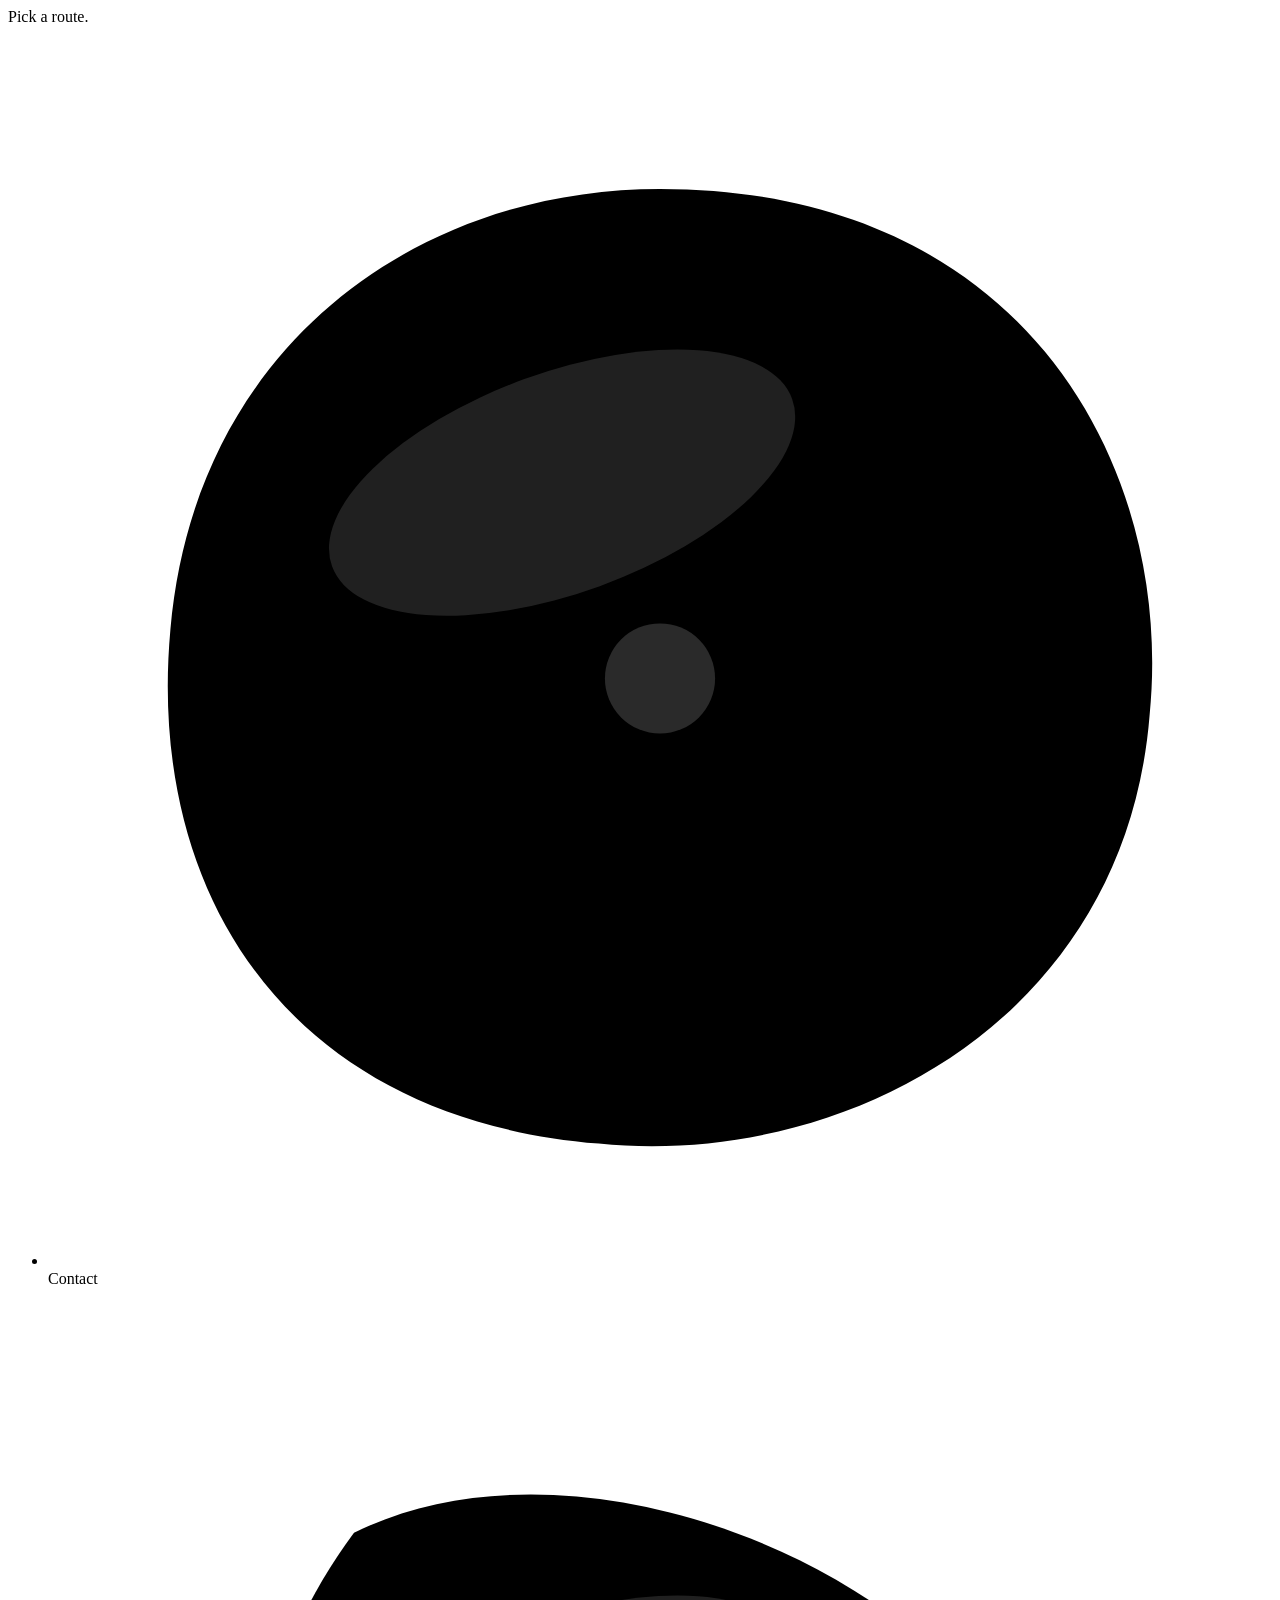
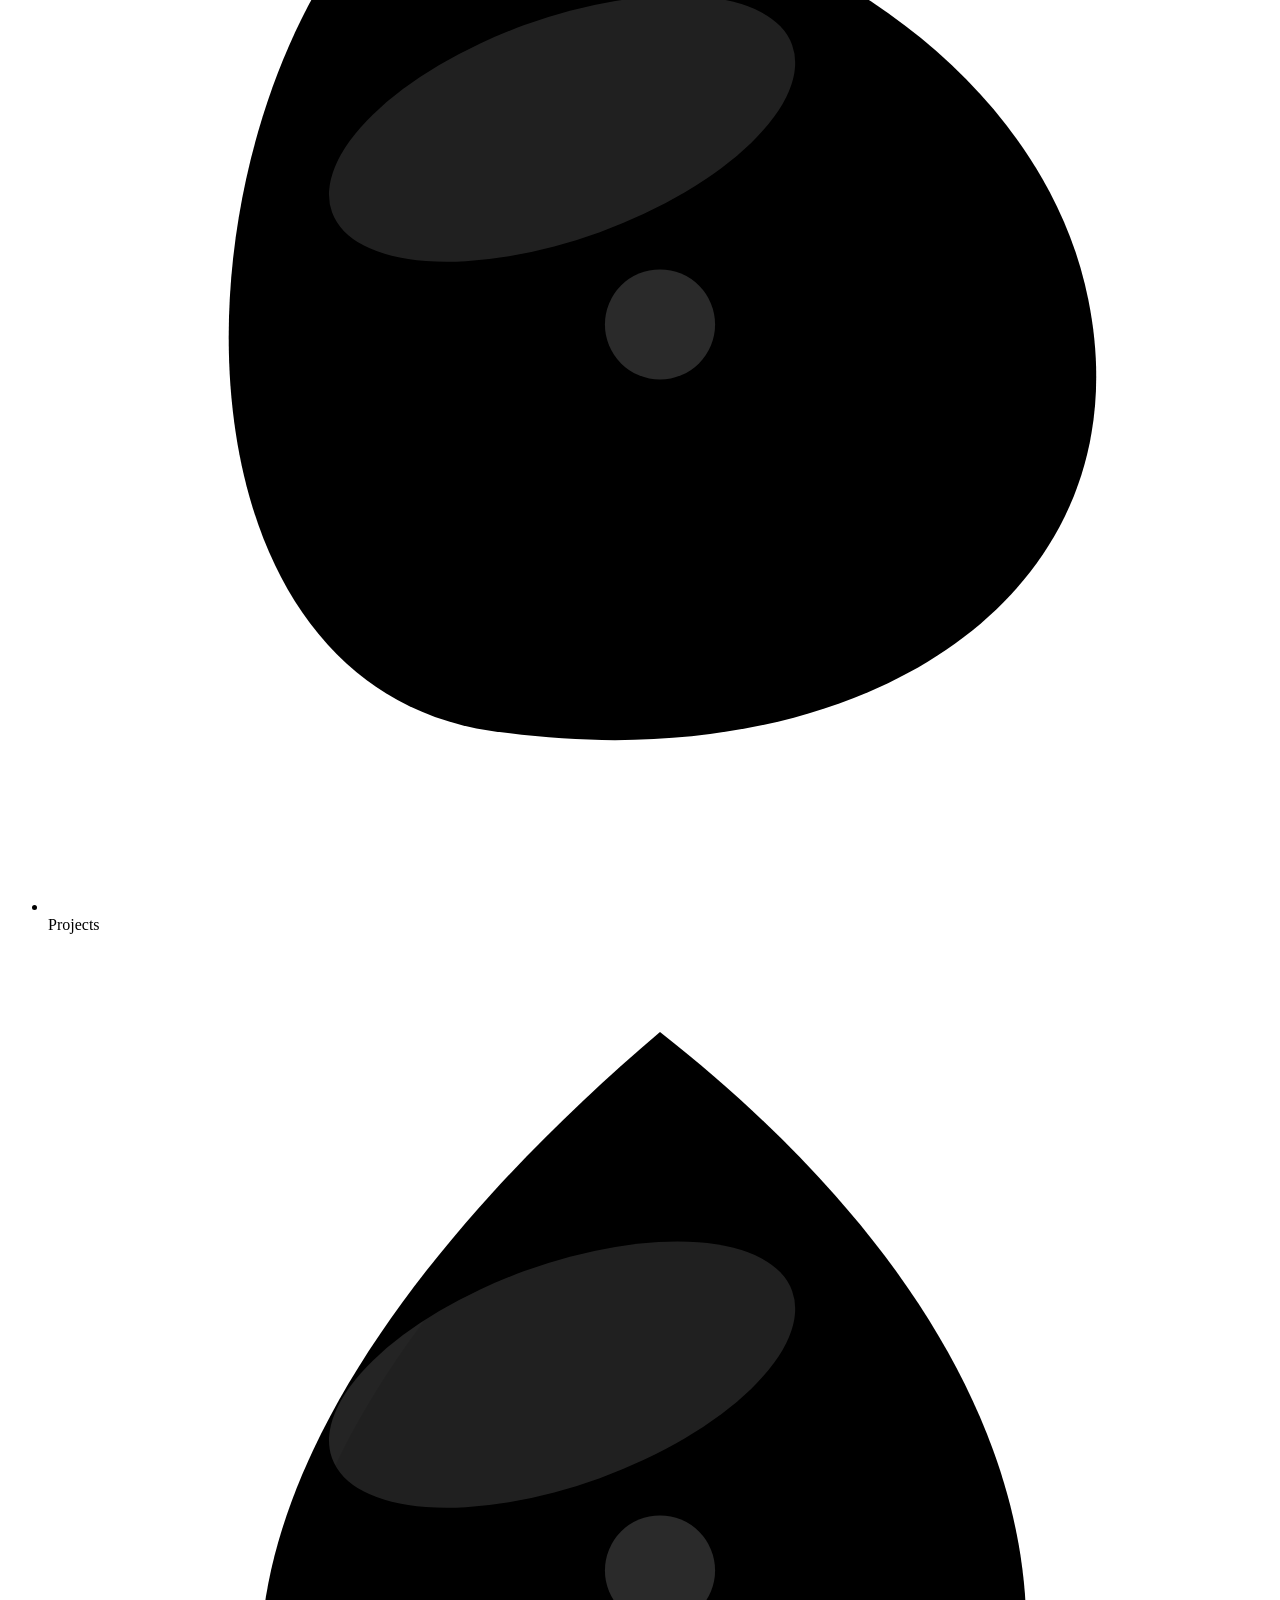
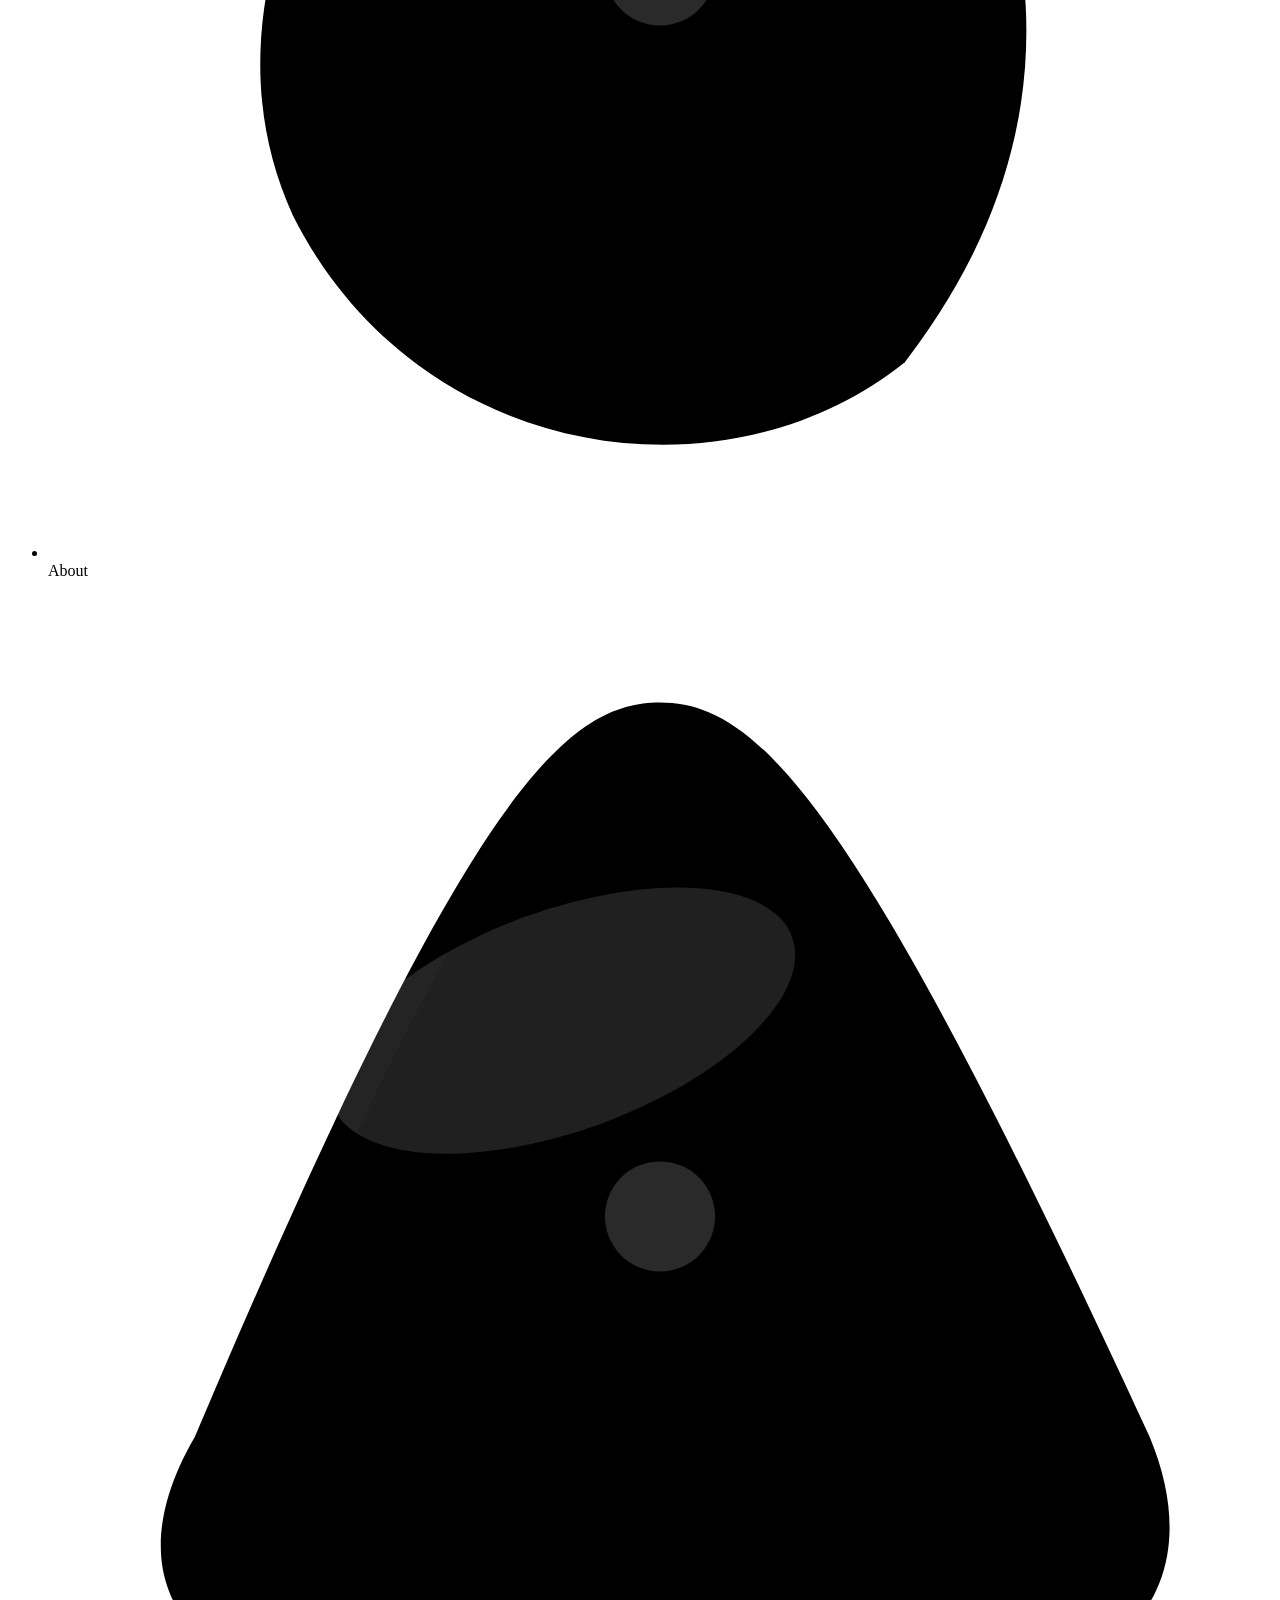
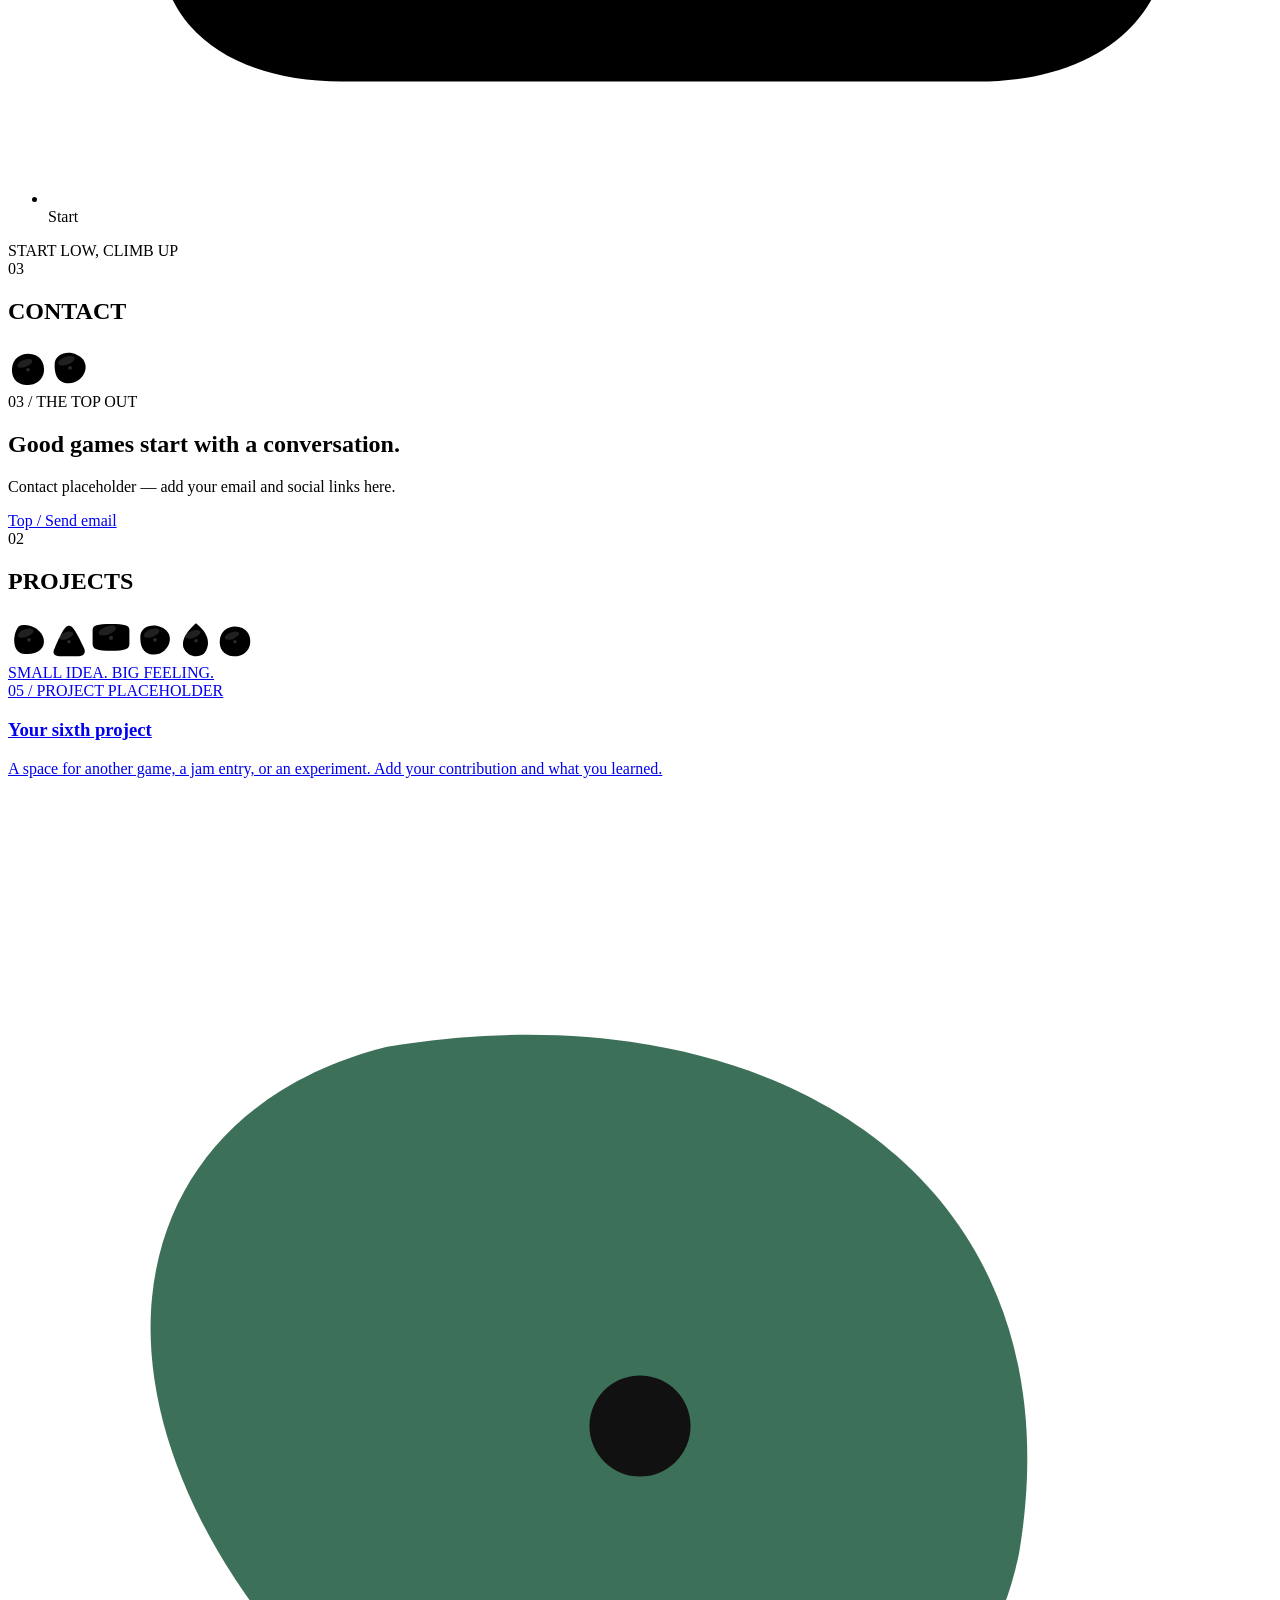
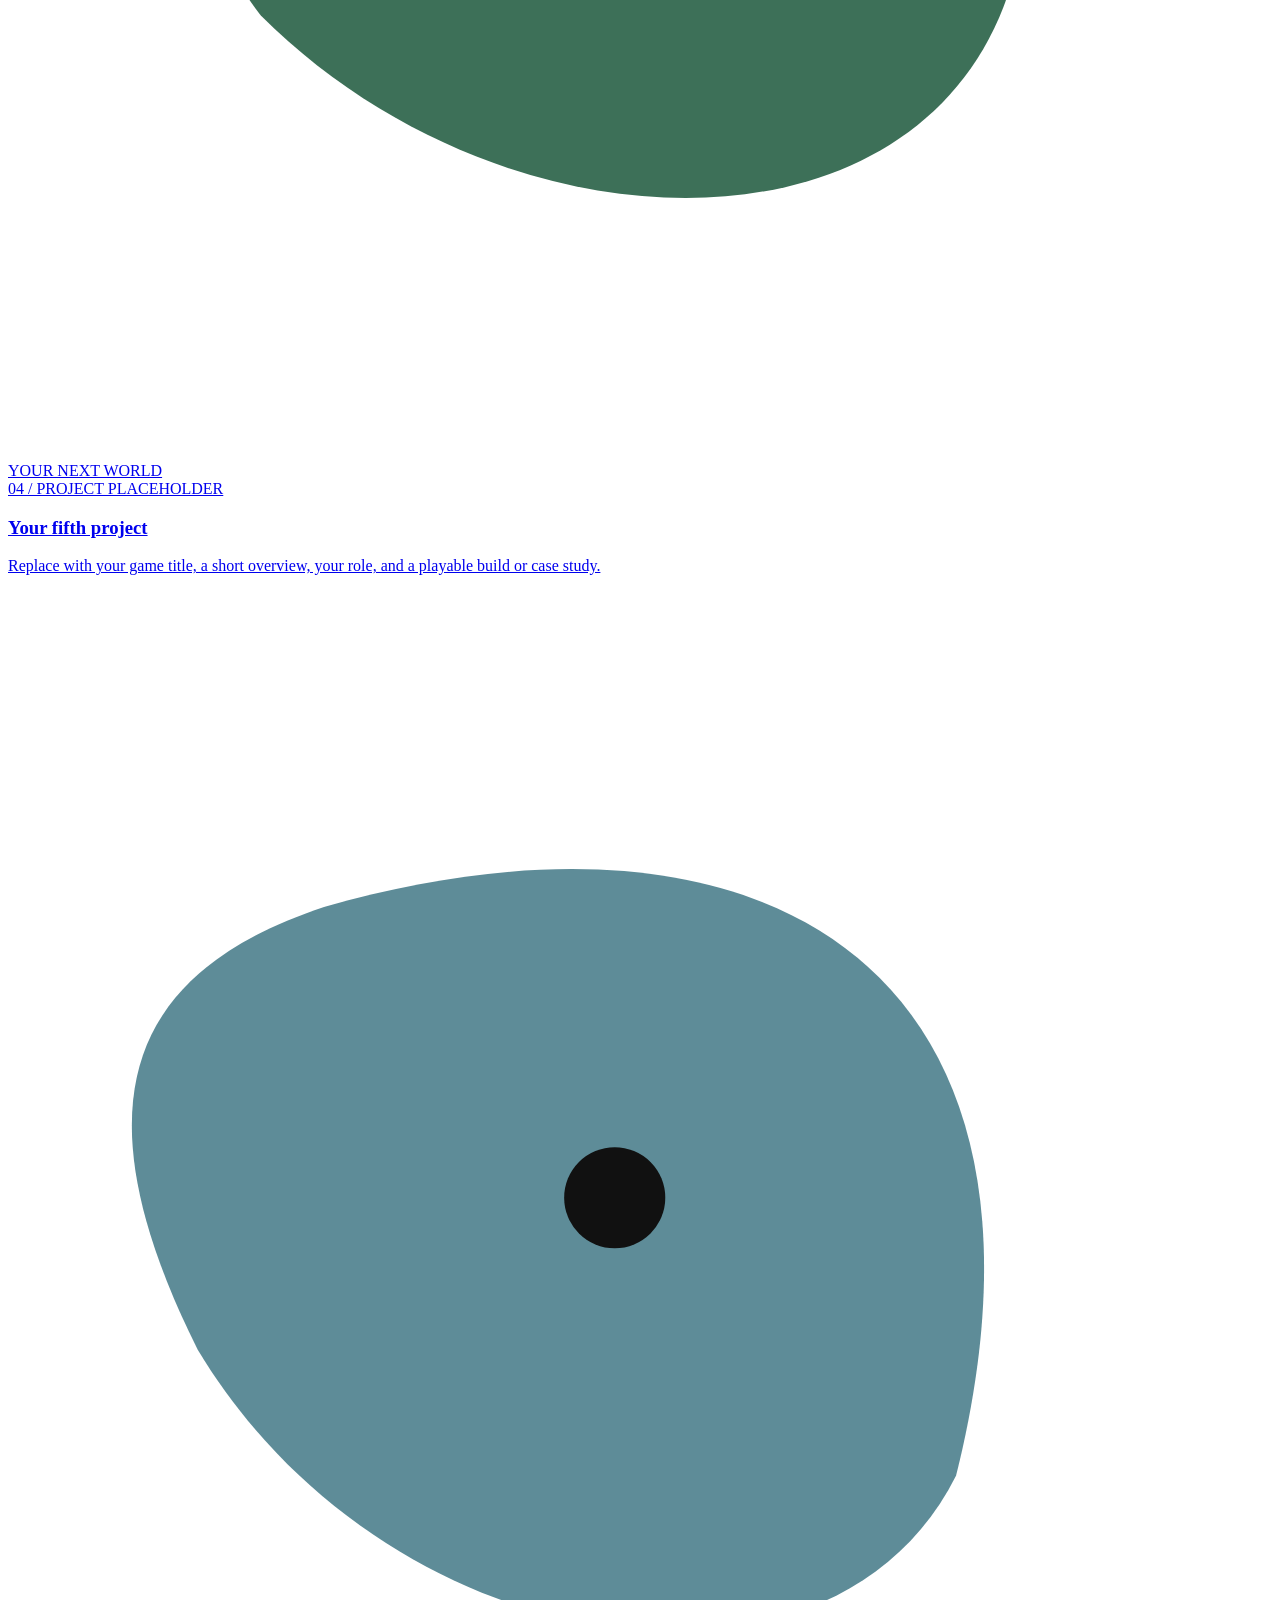
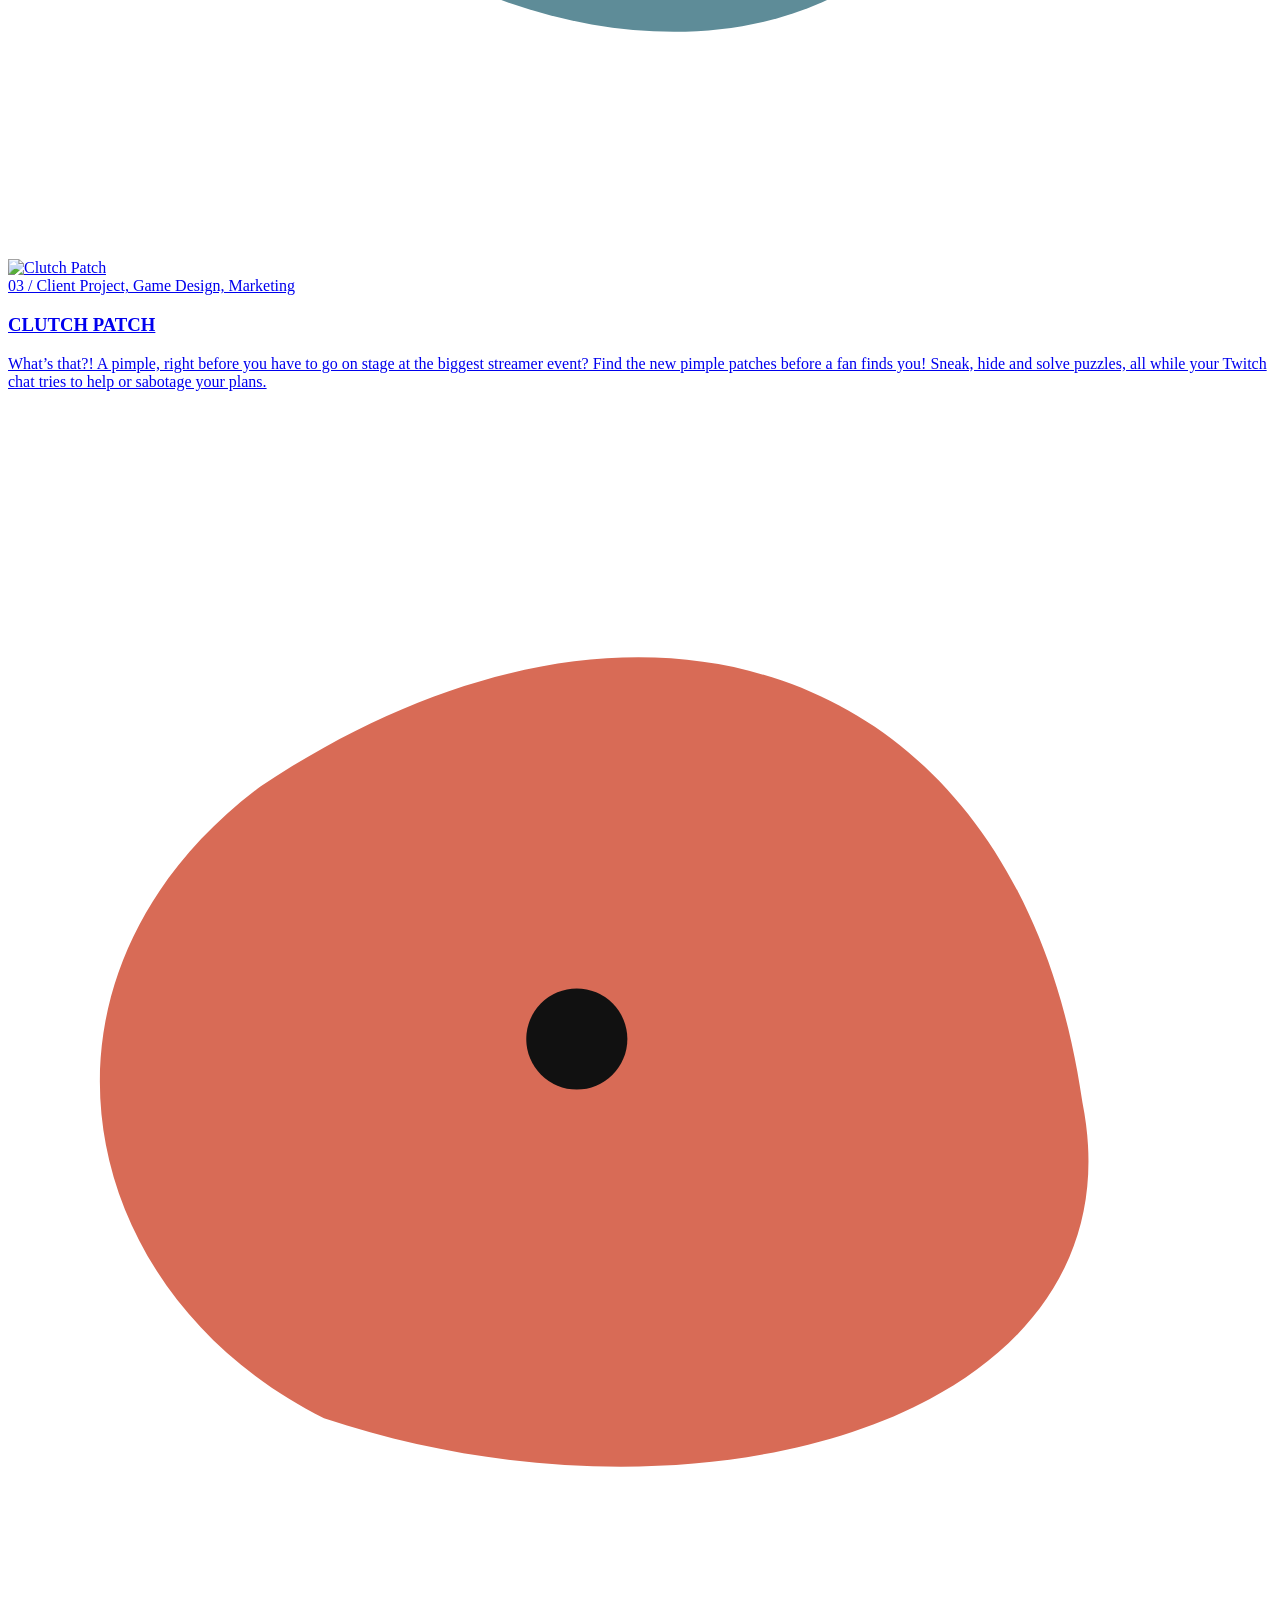
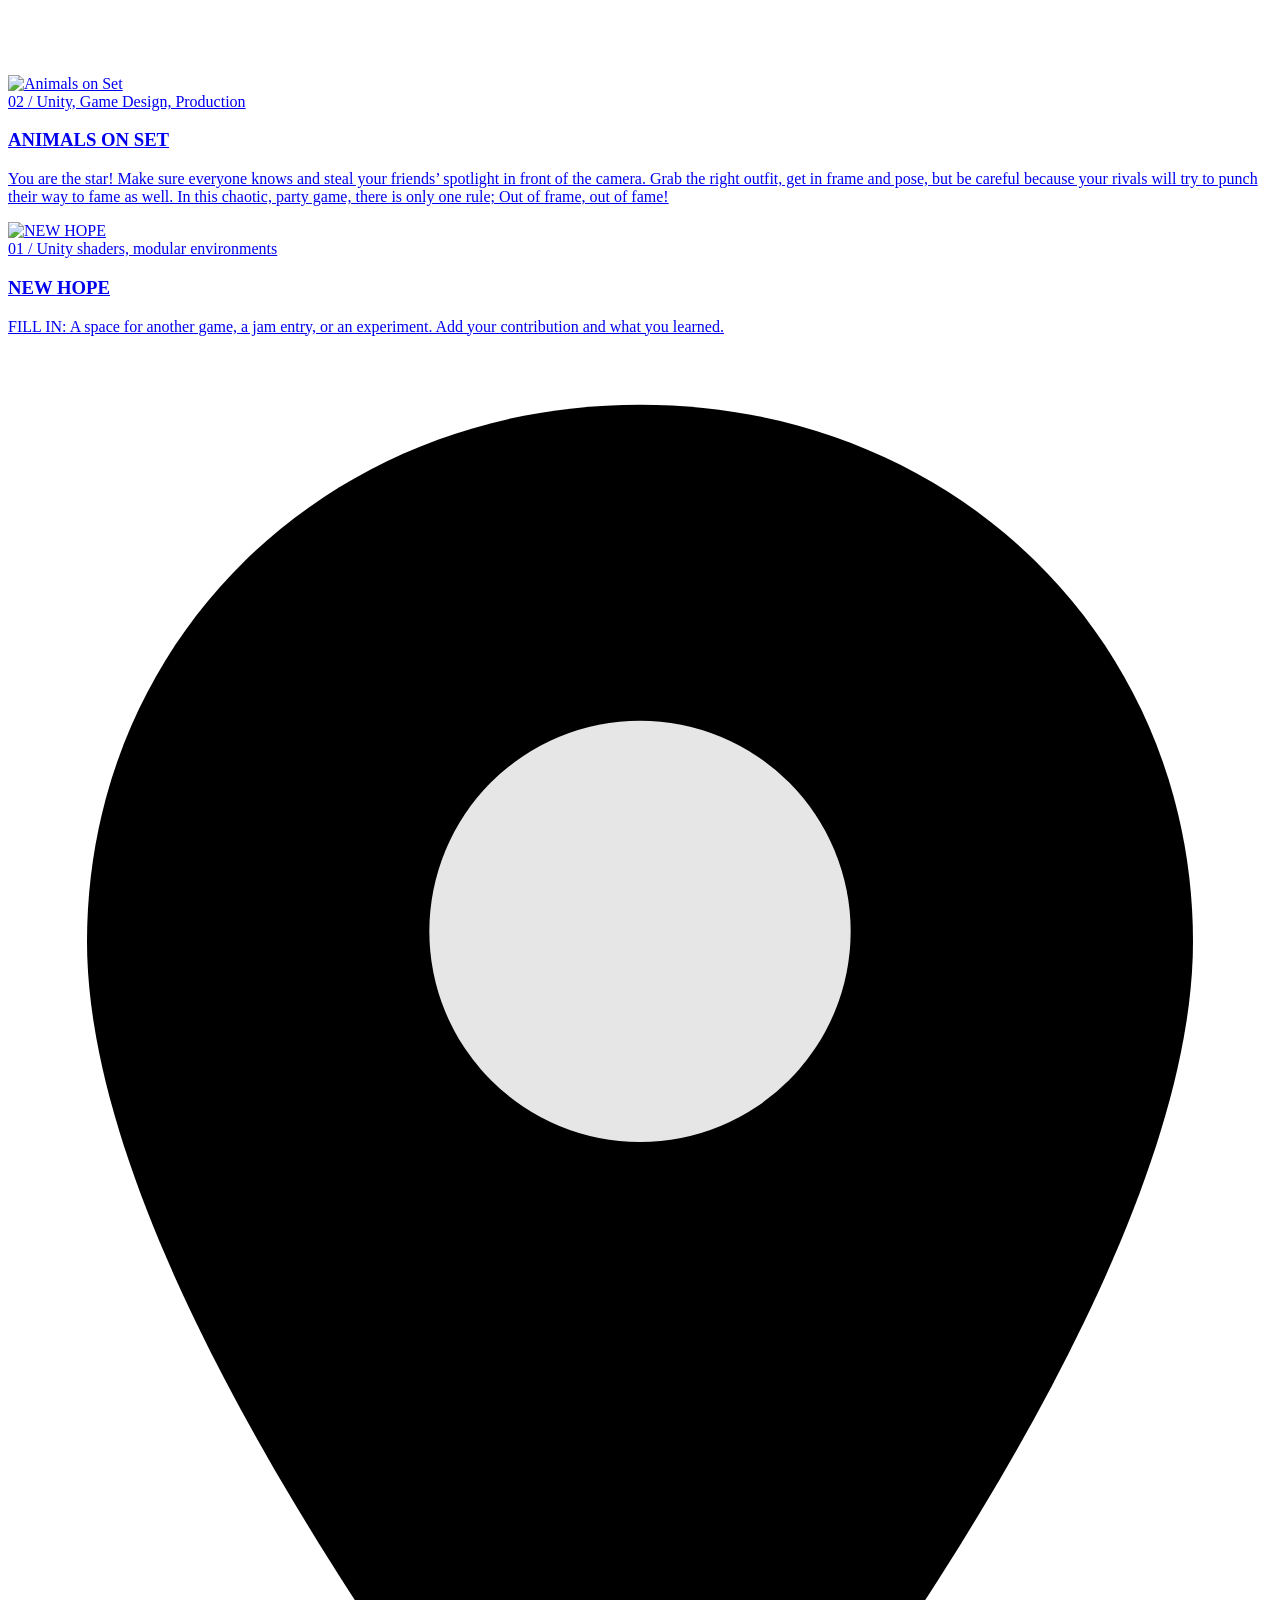
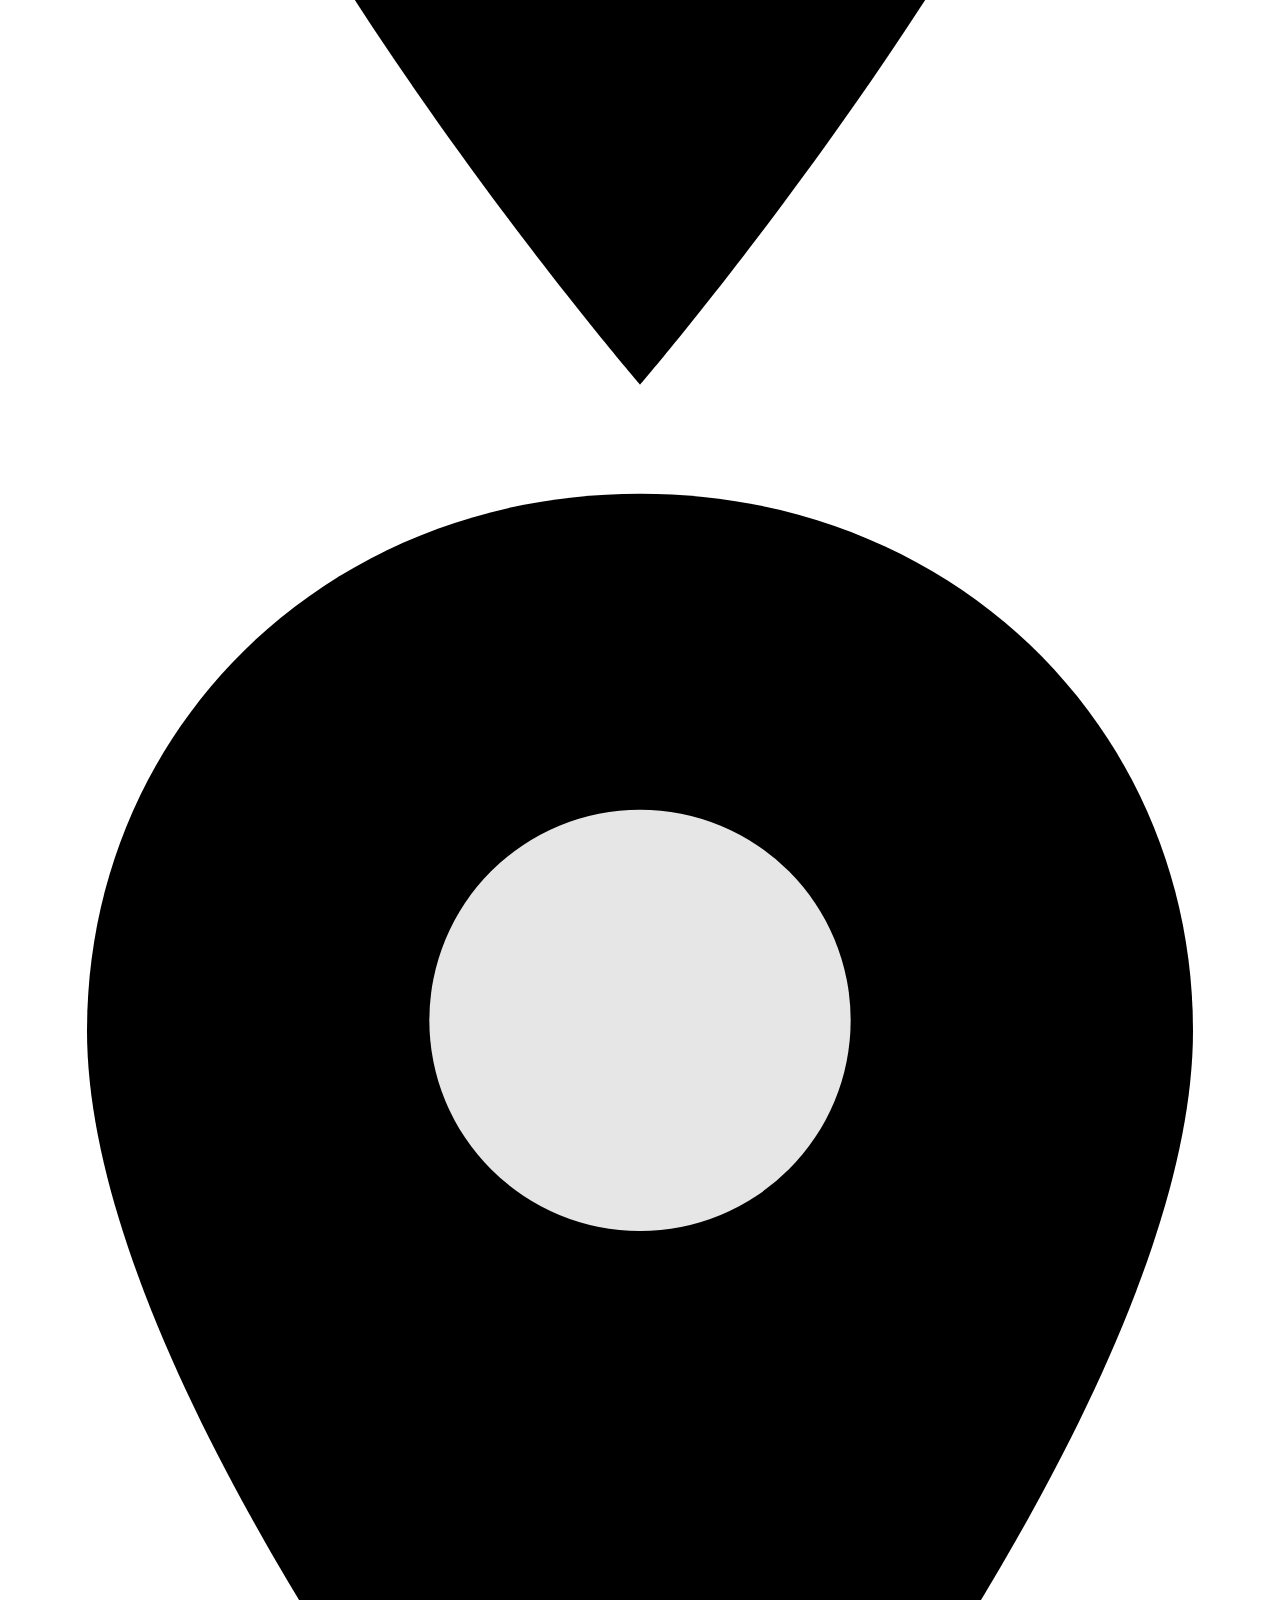
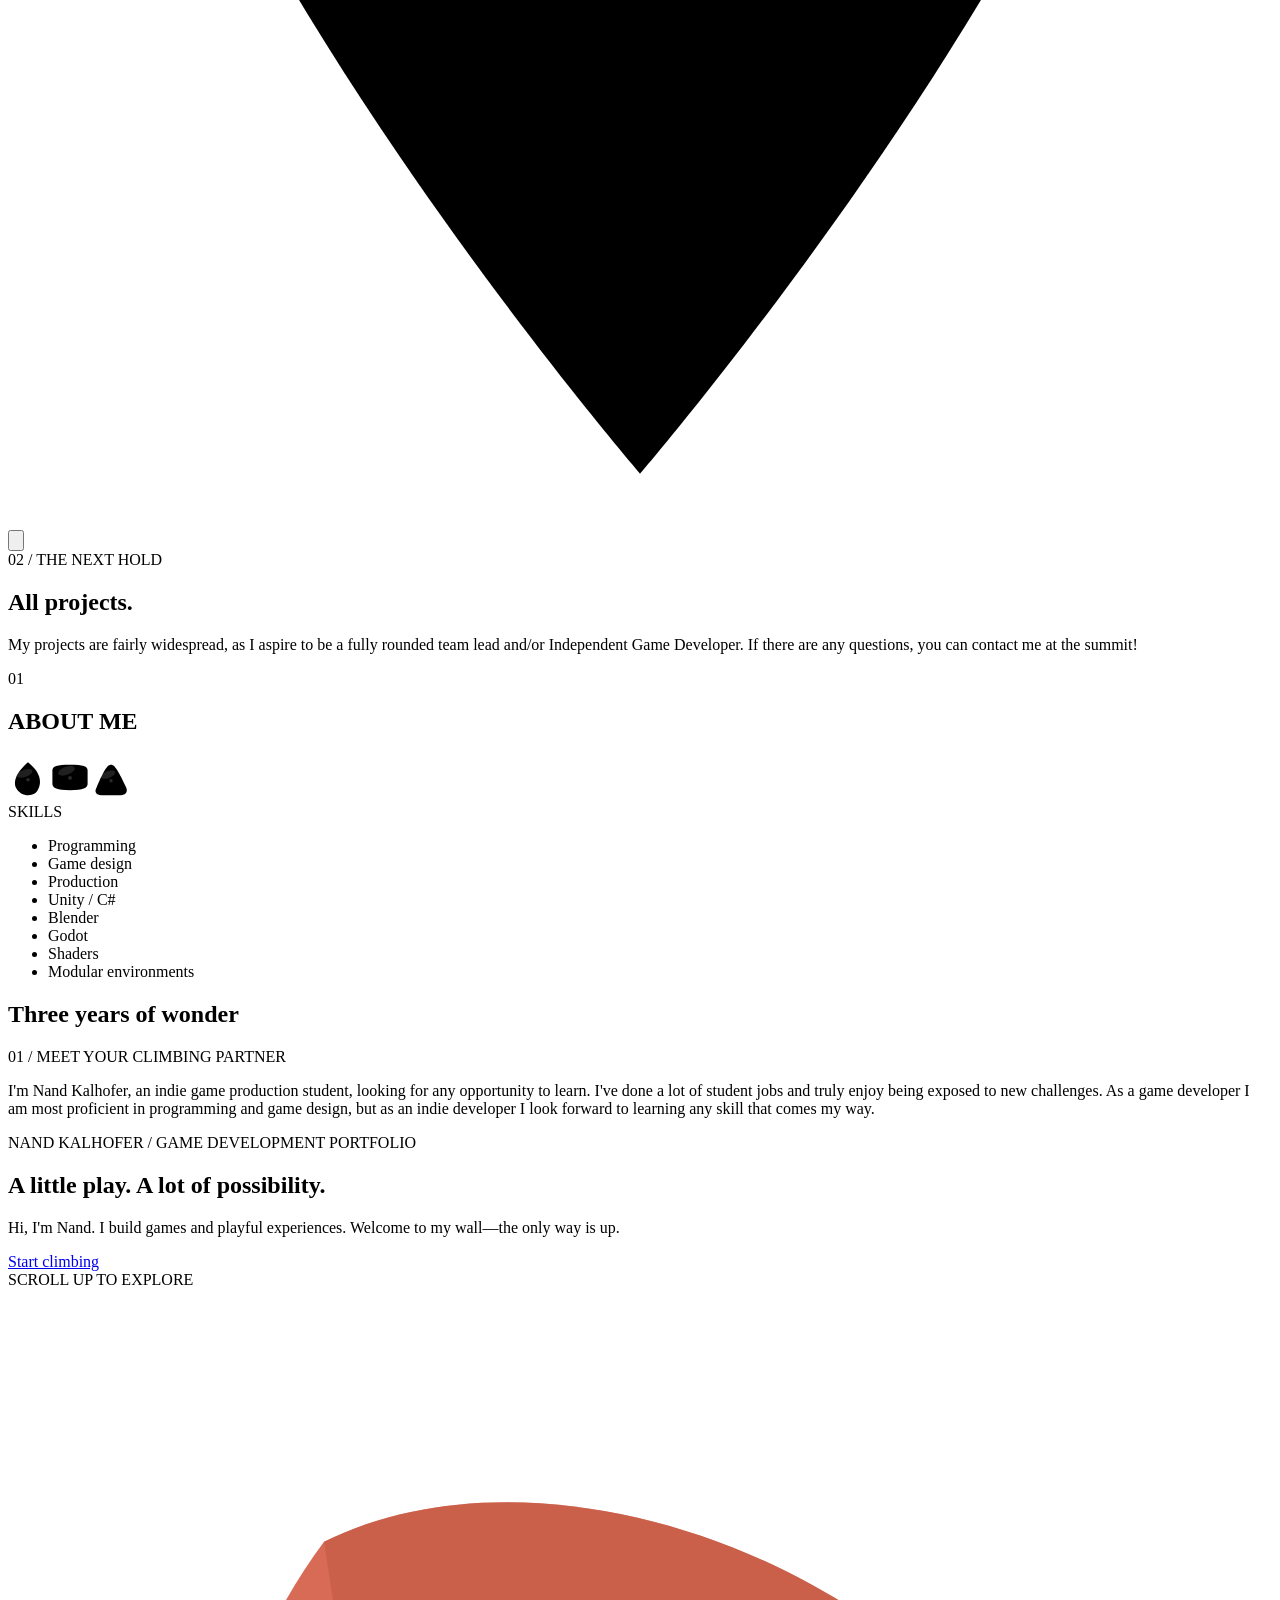
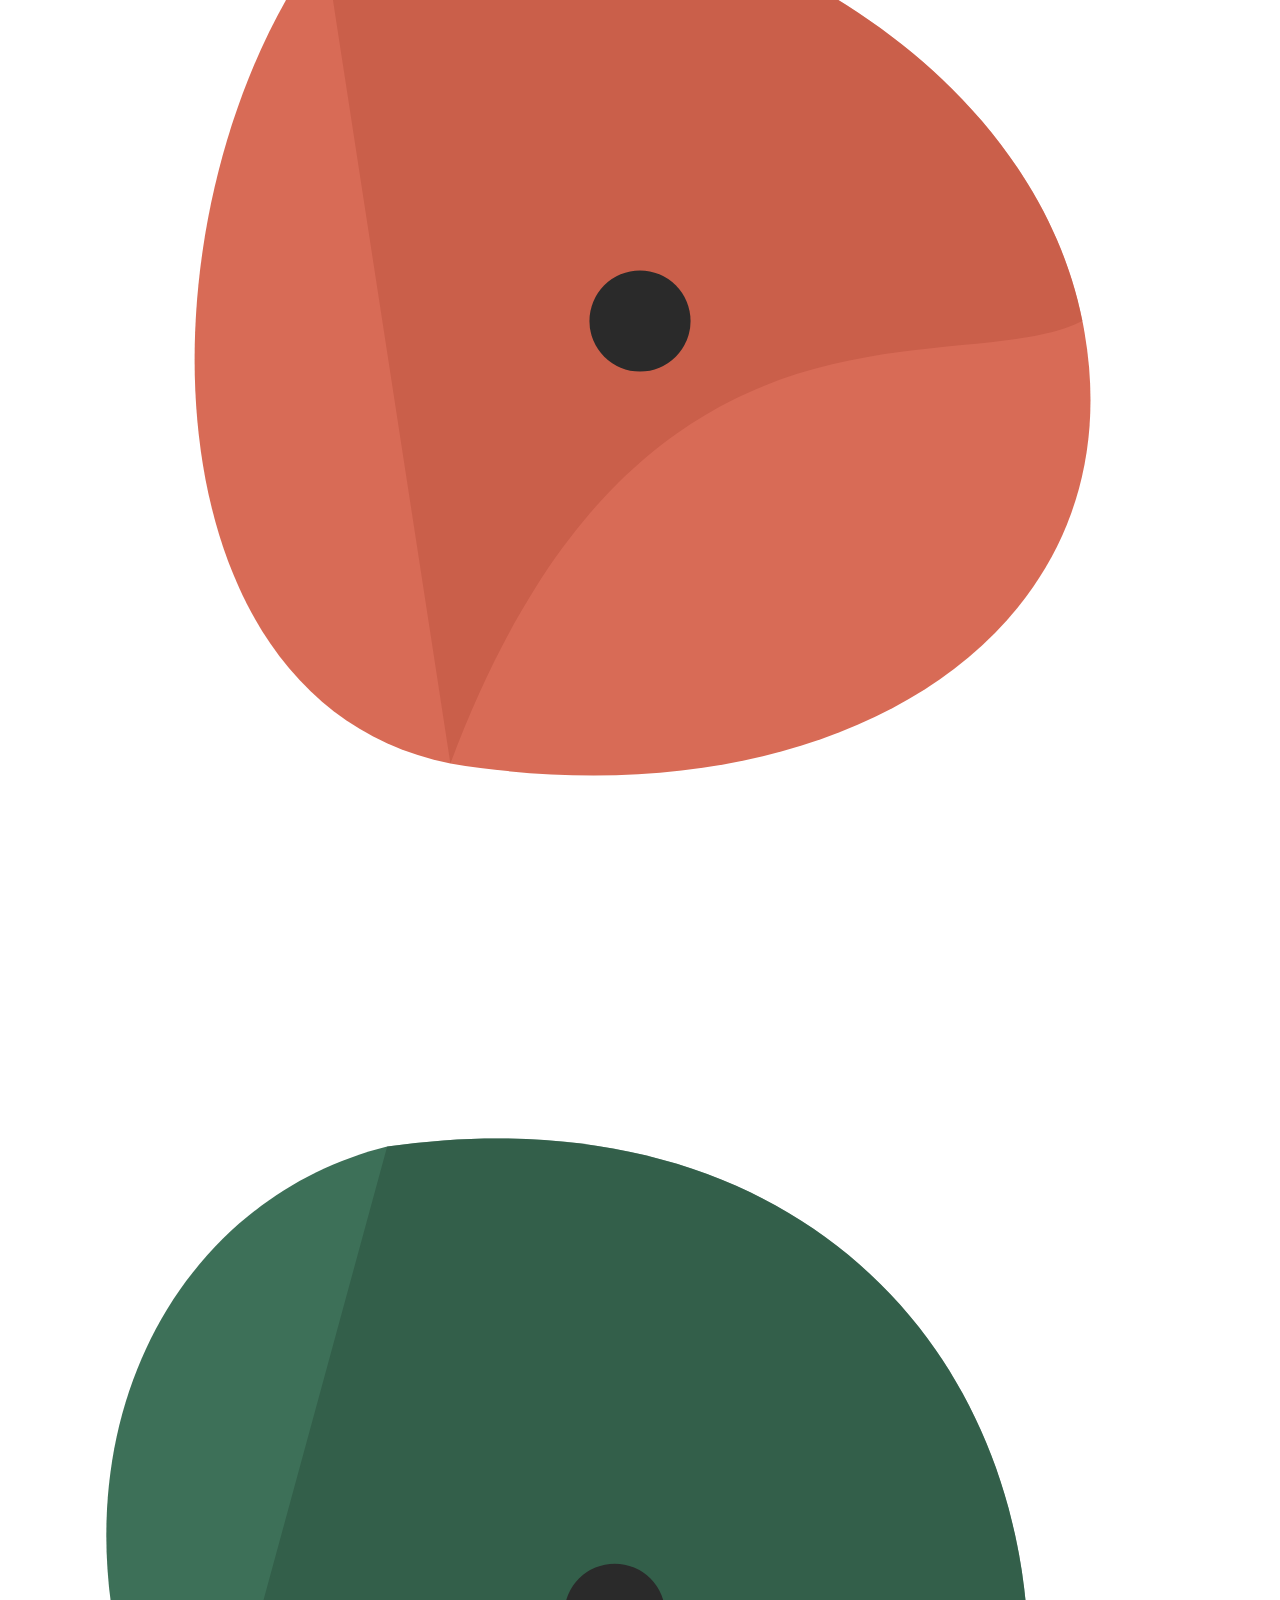
==== index.html @ 55ea84ed "made index" ====
<!DOCTYPE html>
<html lang="en">
<head>
  <meta charset="UTF-8" />
  <meta name="viewport" content="width=device-width, initial-scale=1.0"/>
  <title>Nand Kalhofer — Game Development Portfolio</title>
  
  <!-- Google Fonts: Plus Jakarta Sans for headers & Inter for body -->
  <link rel="preconnect" href="https://fonts.googleapis.com">
  <link rel="preconnect" href="https://fonts.gstatic.com" crossorigin>
  <link href="https://fonts.googleapis.com/css2?family=Inter:wght@400;500;600&family=Plus+Jakarta+Sans:wght@700;800&display=swap" rel="stylesheet">
  
  <!-- Custom Stylesheet -->
  <link rel="stylesheet" href="style.css" />
</head>
<body>
  <svg width="0" height="0" style="position:absolute" aria-hidden="true"><defs><symbol id="hold-a" viewBox="0 0 100 100"><path d="M25,20 C45,10 80,25 85,50 C90,75 65,90 35,85 C10,80 10,40 25,20 Z" fill="currentColor"/><ellipse cx="42" cy="36" rx="20" ry="9" fill="#fff" opacity=".14" transform="rotate(-20 42 36)"/><path d="M25,20 C45,10 80,25 85,50 C90,75 65,90 35,85 C10,80 10,40 25,20 Z" fill="#000" opacity=".1" transform="translate(3 4) scale(.94)"/><circle cx="50" cy="52" r="4.5" fill="#2A2A2A"/></symbol><symbol id="hold-b" viewBox="0 0 100 100"><path d="M50,8 C78,30 90,58 70,84 C55,96 30,92 20,72 C10,50 30,25 50,8 Z" fill="currentColor"/><ellipse cx="42" cy="36" rx="20" ry="9" fill="#fff" opacity=".14" transform="rotate(-20 42 36)"/><path d="M50,8 C78,30 90,58 70,84 C55,96 30,92 20,72 C10,50 30,25 50,8 Z" fill="#000" opacity=".1" transform="translate(3 4) scale(.94)"/><circle cx="50" cy="52" r="4.5" fill="#2A2A2A"/></symbol><symbol id="hold-c" viewBox="0 0 100 100"><path d="M10,35 C10,25 20,22 50,22 C80,22 90,25 90,35 L90,65 C90,76 80,80 50,80 C20,80 10,76 10,65 Z" fill="currentColor"/><ellipse cx="42" cy="36" rx="20" ry="9" fill="#fff" opacity=".14" transform="rotate(-20 42 36)"/><path d="M10,35 C10,25 20,22 50,22 C80,22 90,25 90,35 L90,65 C90,76 80,80 50,80 C20,80 10,76 10,65 Z" fill="#000" opacity=".1" transform="translate(3 4) scale(.94)"/><circle cx="50" cy="52" r="4.5" fill="#2A2A2A"/></symbol><symbol id="hold-d" viewBox="0 0 100 100"><path d="M50,12 C80,12 92,35 90,55 C88,80 65,92 45,90 C20,88 8,70 10,48 C12,25 30,12 50,12 Z" fill="currentColor"/><ellipse cx="42" cy="36" rx="20" ry="9" fill="#fff" opacity=".14" transform="rotate(-20 42 36)"/><path d="M50,12 C80,12 92,35 90,55 C88,80 65,92 45,90 C20,88 8,70 10,48 C12,25 30,12 50,12 Z" fill="#000" opacity=".1" transform="translate(3 4) scale(.94)"/><circle cx="50" cy="52" r="4.5" fill="#2A2A2A"/></symbol><symbol id="hold-e" viewBox="0 0 100 100"><path d="M50,10 C58,10 66,18 90,70 C95,82 88,90 76,90 L24,90 C12,90 5,82 12,70 C34,18 42,10 50,10 Z" fill="currentColor"/><ellipse cx="42" cy="36" rx="20" ry="9" fill="#fff" opacity=".14" transform="rotate(-20 42 36)"/><path d="M50,10 C58,10 66,18 90,70 C95,82 88,90 76,90 L24,90 C12,90 5,82 12,70 C34,18 42,10 50,10 Z" fill="#000" opacity=".1" transform="translate(3 4) scale(.94)"/><circle cx="50" cy="52" r="4.5" fill="#2A2A2A"/></symbol><symbol id="hold-f" viewBox="0 0 100 100"><path d="M15,45 C15,20 45,12 65,22 C90,32 92,60 72,78 C55,92 30,90 20,72 C16,64 15,55 15,45 Z" fill="currentColor"/><ellipse cx="42" cy="36" rx="20" ry="9" fill="#fff" opacity=".14" transform="rotate(-20 42 36)"/><path d="M15,45 C15,20 45,12 65,22 C90,32 92,60 72,78 C55,92 30,90 20,72 C16,64 15,55 15,45 Z" fill="#000" opacity=".1" transform="translate(3 4) scale(.94)"/><circle cx="50" cy="52" r="4.5" fill="#2A2A2A"/></symbol><symbol id="hold-btn" viewBox="0 0 100 100"><path d="M50,12 C80,12 92,35 90,55 C88,80 65,92 45,90 C20,88 8,70 10,48 C12,25 30,12 50,12 Z" fill="currentColor"/><ellipse cx="42" cy="32" rx="24" ry="10" fill="#fff" opacity=".16" transform="rotate(-20 42 32)"/><path d="M50,12 C80,12 92,35 90,55 C88,80 65,92 45,90 C20,88 8,70 10,48 C12,25 30,12 50,12 Z" fill="#000" opacity=".1" transform="translate(3 4) scale(.94)"/></symbol><symbol id="waypoint" viewBox="0 0 24 32"><path d="M12 1C6 1 1.5 5.5 1.5 11.2c0 7.6 10.5 19.8 10.5 19.8s10.5-12.200 10.500-19.800C22.500 5.500 18 1 12 1z" fill="currentColor"/><circle cx="12" cy="11" r="4" fill="#fff" opacity=".9"/></symbol></defs></svg>


  <!-- Floating Route Selector Widget -->
  <aside class="route-selector" id="routeSelector">
    <div class="route-header">Pick a route.</div>
    <ul class="route-list">
      <li class="route-item" data-section="contact">
        <svg class="route-hold" viewBox="0 0 100 100" aria-hidden="true"><use href="#hold-d"/></svg>
        <span class="route-label">Contact</span>
      </li>
      <li class="route-item" data-section="projects">
        <svg class="route-hold" viewBox="0 0 100 100" aria-hidden="true"><use href="#hold-a"/></svg>
        <span class="route-label">Projects</span>
      </li>
      <li class="route-item" data-section="about">
        <svg class="route-hold" viewBox="0 0 100 100" aria-hidden="true"><use href="#hold-b"/></svg>
        <span class="route-label">About</span>
      </li>
      <li class="route-item active" data-section="hero">
        <svg class="route-hold" viewBox="0 0 100 100" aria-hidden="true"><use href="#hold-e"/></svg>
        <span class="route-label">Start</span>
      </li>
    </ul>
    <div class="route-footer">START LOW, CLIMB UP</div>
  </aside>

  <!-- MAIN SCROLLABLE CONTAINER -->
  <main class="main-wrapper">


    <!-- SECTION 4: CONTACT / TOP OUT -->
    <section class="chapter-section" id="contact">
      
      <!-- LEFT COLUMN: VERTICAL STICKY SIDEBAR -->
      <aside class="chapter-sidebar">
        <div class="chapter-sticky-wrapper">
          <span class="chapter-num">03</span>
          <h2 class="chapter-vertical-label">CONTACT</h2>
        </div>
      </aside>

      <div class="chapter-content">
        <div class="side-holds holds-orange outside" aria-hidden="true"><svg class="lhold" style="top:28%;--x:0.5;width:40px;height:40px;--r:12deg" viewBox="0 0 100 100"><use href="#hold-d"/></svg><svg class="lhold" style="top:72%;--x:0.9;width:44px;height:44px;--r:-10deg" viewBox="0 0 100 100"><use href="#hold-f"/></svg></div>

        
        <span class="section-tag section-tag-orange">03 / THE TOP OUT</span>
        <h2 class="contact-title">Good games start with a conversation.</h2>
        <p class="contact-desc">
          Contact placeholder — add your email and social links here.
        </p>
        <a href="mailto:hello@nandkalhofer.com" class="btn btn-orange">Top / Send email</a>

      </div>
    </section>


    <!-- SECTION 3: PROJECTS WALL -->
    <section class="chapter-section" id="projects">

      <aside class="chapter-sidebar">
        <div class="chapter-sticky-wrapper">
          <span class="chapter-num">02</span>
          <h2 class="chapter-vertical-label">PROJECTS</h2>
        </div>
      </aside>

      <div class="chapter-content">
        <div class="reveal" id="projects-panel">
          <div class="reveal-clip">
            <div class="reveal-inner">
              <div class="side-holds holds-green" aria-hidden="true"><svg class="lhold" style="top:1.5%;--x:0.7;width:42px;height:42px;--r:-12deg" viewBox="0 0 100 100"><use href="#hold-a"/></svg><svg class="lhold" style="top:19%;--x:0.25;width:38px;height:38px;--r:14deg" viewBox="0 0 100 100"><use href="#hold-e"/></svg><svg class="lhold" style="top:37%;--x:0.9;width:46px;height:46px;--r:-6deg" viewBox="0 0 100 100"><use href="#hold-c"/></svg><svg class="lhold" style="top:55%;--x:0.4;width:42px;height:42px;--r:18deg" viewBox="0 0 100 100"><use href="#hold-f"/></svg><svg class="lhold" style="top:73%;--x:0.15;width:40px;height:40px;--r:-16deg" viewBox="0 0 100 100"><use href="#hold-b"/></svg><svg class="lhold" style="top:91%;--x:0.75;width:38px;height:38px;--r:8deg" viewBox="0 0 100 100"><use href="#hold-d"/></svg></div>
        <div class="wall-grid">

          <!-- Project 5 (Left Tilt) -->
          <div class="grid-row row-start">
            <a class="project-card card-tilt-left" href="your-sixth-project.html">
              <div class="project-banner banner-darkestgreen">
                <div class="banner-text">SMALL IDEA. BIG FEELING.</div>
              </div>
              <div class="project-info">
                <span class="project-tag">05 / PROJECT PLACEHOLDER</span>
                <h3 class="project-name">Your sixth project</h3>
                <p class="project-desc">A space for another game, a jam entry, or an experiment. Add your contribution and what you learned.</p>
              </div>
            </a>
          </div>

          <!-- Intermediate Hold -->
          <div class="hold-spacer flex-end">
            <svg class="hold-inline" viewBox="0 0 100 100">
              <path d="M30,20 C60,15 85,30 80,60 C75,85 40,85 20,65 C5,45 10,25 30,20 Z" fill="#3D7058" />
              <circle cx="50" cy="50" r="4" fill="#111" />
            </svg>
          </div>

          <!-- Project 4 (Right Tilt) -->
          <div class="grid-row row-end">
            <a class="project-card card-tilt-right" href="your-fifth-project.html">
              <div class="project-banner banner-green">
                <div class="banner-text">YOUR NEXT WORLD</div>
              </div>
              <div class="project-info">
                <span class="project-tag">04 / PROJECT PLACEHOLDER</span>
                <h3 class="project-name">Your fifth project</h3>
                <p class="project-desc">Replace with your game title, a short overview, your role, and a playable build or case study.</p>
              </div>
            </a>
          </div>

          <!-- Intermediate Hold -->
          <div class="hold-spacer flex-start">
            <svg class="hold-inline" viewBox="0 0 100 100">
              <path d="M25,25 C60,15 85,30 75,70 C65,90 30,85 15,60 C5,40 10,30 25,25 Z" fill="#5E8C98" />
              <circle cx="48" cy="48" r="4" fill="#111" />
            </svg>
          </div>

          <!-- Project 3 (Left Tilt) -->
          <div class="grid-row row-start">
            <a class="project-card card-tilt-left" href="clutch-patch.html">
              <div class="project-banner banner-deepgreen">
                <img src="images/ClutchPatch.png" alt="Clutch Patch" class="project-img" />
              </div>
              <div class="project-info">
                <span class="project-tag">03 / Client Project, Game Design, Marketing</span>
                <h3 class="project-name">CLUTCH PATCH</h3>
                <p class="project-desc">What’s that?! A pimple, right before you have to go on stage at the biggest streamer event? Find the new pimple patches before a fan finds you! Sneak, hide and solve puzzles, all while your Twitch chat tries to help or sabotage your plans.</p>
              </div>
            </a>
          </div>

          <!-- Intermediate Hold -->
          <div class="hold-spacer flex-center">
            <svg class="hold-inline" viewBox="0 0 100 100">
              <path d="M20,30 C50,10 80,20 85,55 C90,80 55,90 25,80 C5,70 0,45 20,30 Z" fill="#D86B56" />
              <circle cx="45" cy="50" r="4" fill="#111" />
            </svg>
          </div>

          <!-- Project 2 (Right Tilt) -->
          <div class="grid-row row-end">
            <a class="project-card card-tilt-right" href="animals-on-set.html">
              <div class="project-banner banner-darkgreen">
                <img src="images/AnimalsOnSet_Screenshots/Group13_AnimalsOnSet_02.png" alt="Animals on Set" class="project-img" />
              </div>
              <div class="project-info">
                <span class="project-tag">02 / Unity, Game Design, Production</span>
                <h3 class="project-name">ANIMALS ON SET</h3>
                <p class="project-desc">You are the star! Make sure everyone knows and steal your friends’ spotlight in front of the camera. Grab the right outfit, get in frame and pose, but be careful because your rivals will try to punch their way to fame as well. In this chaotic, party game, there is only one rule; Out of frame, out of fame!</p>              
              </div>
            </a>
          </div>


          <!-- Project 1 (Left Tilt) -->
          <div class="grid-row row-start">
            <a class="project-card card-tilt-left" href="new-hope.html">
              <div class="project-banner">
                <img src="images/Exam_01_Nand_Kalhofer.png" alt="NEW HOPE" class="project-img" />
              </div>
              <div class="project-info">
                <span class="project-tag">01 / Unity shaders, modular environments</span>
                <h3 class="project-name">NEW HOPE</h3>
                <p class="project-desc">FILL IN: A space for another game, a jam entry, or an experiment. Add your contribution and what you learned.</p>
              </div>
            </a>
          </div>
        </div>
            </div>
          </div>
        </div>

        <div class="route-marker">
          <svg class="pointer pointer-top" viewBox="0 0 24 32" aria-hidden="true"><use href="#waypoint"/></svg>
          <svg class="pointer pointer-bottom" viewBox="0 0 24 32" aria-hidden="true"><use href="#waypoint"/></svg>
          <button type="button" class="reveal-toggle" aria-expanded="false" aria-controls="projects-panel"
                  aria-label="Show projects" data-label-closed="Show projects" data-label-open="Hide projects">
            <svg viewBox="0 0 100 100" aria-hidden="true">
              <use href="#hold-btn"/>
              <path class="chev" d="M32 58 L50 40 L68 58"/>
            </svg>
          </button>
        </div>

        <div class="reveal-summary">
          <span class="section-tag">02 / THE NEXT HOLD</span>
          <h2 class="projects-title">All projects.</h2>
          <p>My projects are fairly widespread, as I aspire to be a fully rounded team lead and/or Independent Game Developer. If there are any questions, you can contact me at the summit!</p>
        </div>

        </div>
    </section>

    <!-- SECTION 2: ABOUT / CLIMBING PARTNER -->
    <section class="chapter-section" id="about">

      <aside class="chapter-sidebar">
        <div class="chapter-sticky-wrapper">
          <span class="chapter-num">01</span>
          <h2 class="chapter-vertical-label">ABOUT ME</h2>
        </div>
      </aside>

      <div class="chapter-content">
        <div class="side-holds holds-blue outside" aria-hidden="true"><svg class="lhold" style="top:3%;--x:0.6;width:40px;height:40px;--r:-14deg" viewBox="0 0 100 100"><use href="#hold-b"/></svg><svg class="lhold" style="top:44%;--x:0.15;width:44px;height:44px;--r:10deg" viewBox="0 0 100 100"><use href="#hold-c"/></svg><svg class="lhold" style="top:80%;--x:0.85;width:38px;height:38px;--r:-8deg" viewBox="0 0 100 100"><use href="#hold-e"/></svg></div>

        <div class="skills">
          <span class="section-tag">SKILLS</span>
          <ul class="skill-list">
            <li class="skill skill-main">Programming</li>
            <li class="skill skill-main">Game design</li>
            <li class="skill">Production</li>
            <li class="skill">Unity / C#</li>
            <li class="skill">Blender</li>
            <li class="skill">Godot</li>
            <li class="skill">Shaders</li>
            <li class="skill">Modular environments</li>
          </ul>
        </div>

        <h2 class="about-title">Three years of wonder</h2>
        <span class="section-tag">01 / MEET YOUR CLIMBING PARTNER</span>
        <p class="about-text">
            I'm Nand Kalhofer, an indie game production student, looking for any opportunity to learn. I've done a lot of student jobs and truly enjoy being exposed to new challenges. As a game developer I am most proficient in programming and game design, but as an indie developer I look forward to learning any skill that comes my way.
          </p>
      </div>
    </section>


    <!-- SECTION 1: HERO (Welcome / Base of Wall) -->
    <section class="hero-section" id="hero">
      <span class="section-tag">NAND KALHOFER / GAME DEVELOPMENT PORTFOLIO</span>
      <h1 class="hero-title">A little play. A lot of possibility.</h1>
      <p class="hero-subtitle">
        Hi, I'm Nand. I build games and playful experiences. Welcome to my wall—the only way is up.
      </p>
      <a href="#about" class="btn btn-teal">Start climbing</a>
      <div class="hero-footnote">SCROLL UP TO EXPLORE</div>

      <!-- Organic SVG Holds -->
      <svg class="hold hold-hero-left" viewBox="0 0 100 100">
        <path d="M25,20 C45,10 80,25 85,50 C90,75 65,90 35,85 C10,80 10,40 25,20 Z" fill="#D86B56" />
        <path d="M25,20 C45,10 80,25 85,50 C75,55 50,45 35,85" fill="#C25743" opacity="0.6" />
        <circle cx="50" cy="50" r="4" fill="#2A2A2A" />
      </svg>

      <svg class="hold hold-hero-right" viewBox="0 0 100 100">
        <path d="M30,15 C65,10 85,35 80,65 C75,90 35,95 15,70 C0,45 10,20 30,15 Z" fill="#3D7058" />
        <path d="M30,15 C65,10 85,35 80,65 C70,60 40,50 15,70" fill="#2D5442" opacity="0.6" />
        <circle cx="48" cy="52" r="4" fill="#2A2A2A" />
      </svg>
    </section>

  </main>

  <script>
    const routeItems = document.querySelectorAll('.route-item');
    const sections = document.querySelectorAll('section[id]');

    // 1. Highlight current section as user scrolls
    const observerOptions = {
      root: null,
      rootMargin: '-30% 0px -40% 0px', // Triggers when section enters middle viewport area
      threshold: 0
    };

    const observer = new IntersectionObserver((entries) => {
      entries.forEach(entry => {
        if (entry.isIntersecting) {
          const activeId = entry.target.getAttribute('id');

          routeItems.forEach(item => {
            if (item.getAttribute('data-section') === activeId) {
              item.classList.add('active');
            } else {
              item.classList.remove('active');
            }
          });
        }
      });
    }, observerOptions);

    sections.forEach(section => observer.observe(section));

    // 2. Smooth scroll to section when clicking a route item
    routeItems.forEach(item => {
      item.addEventListener('click', () => {
        const targetId = item.getAttribute('data-section');
        const targetSection = document.getElementById(targetId);
        
        if (targetSection) {
          targetSection.scrollIntoView({ behavior: 'smooth' });
        }
      });
    });

    // 3. Fold-out chapters: content grows upward from the button
    document.querySelectorAll('.reveal-toggle').forEach(btn => {
      const panel = document.getElementById(btn.getAttribute('aria-controls'));

      btn.addEventListener('click', () => {
        const open = !panel.classList.contains('open');
        const startTop = btn.getBoundingClientRect().top;

        panel.classList.toggle('open', open);
        btn.setAttribute('aria-expanded', open);
        btn.classList.toggle('is-open', open);
        btn.setAttribute('aria-label', open ? btn.dataset.labelOpen : btn.dataset.labelClosed);

        // Keep the button pinned in the viewport while the panel grows/shrinks above it
        const end = performance.now() + 900;
        (function follow(now) {
          const delta = btn.getBoundingClientRect().top - startTop;
          if (delta) window.scrollBy({ top: delta, behavior: 'instant' });
          if (now < end) requestAnimationFrame(follow);
        })(performance.now());
      });
    });
    // 4. Spread the side holds across the empty margin left of each chapter
    function layoutHolds() {
      document.querySelectorAll('.chapter-section').forEach(sec => {
        const content = sec.querySelector('.chapter-content');
        const side = sec.querySelector('.chapter-sidebar');
        if (!content || !side) return;
        const free = side.getBoundingClientRect().left - 70;   // keep clear of the vertical label
        const room = free >= 80 && window.innerWidth > 768;
        sec.style.setProperty('--left-space', room ? content.getBoundingClientRect().left + 'px' : '48px');
        sec.style.setProperty('--free', room ? free + 'px' : '0px');
      });
    }
    layoutHolds();
    window.addEventListener('load', layoutHolds);
    window.addEventListener('resize', layoutHolds);
    if (document.fonts) document.fonts.ready.then(layoutHolds);
  </script>
</body>
</html>
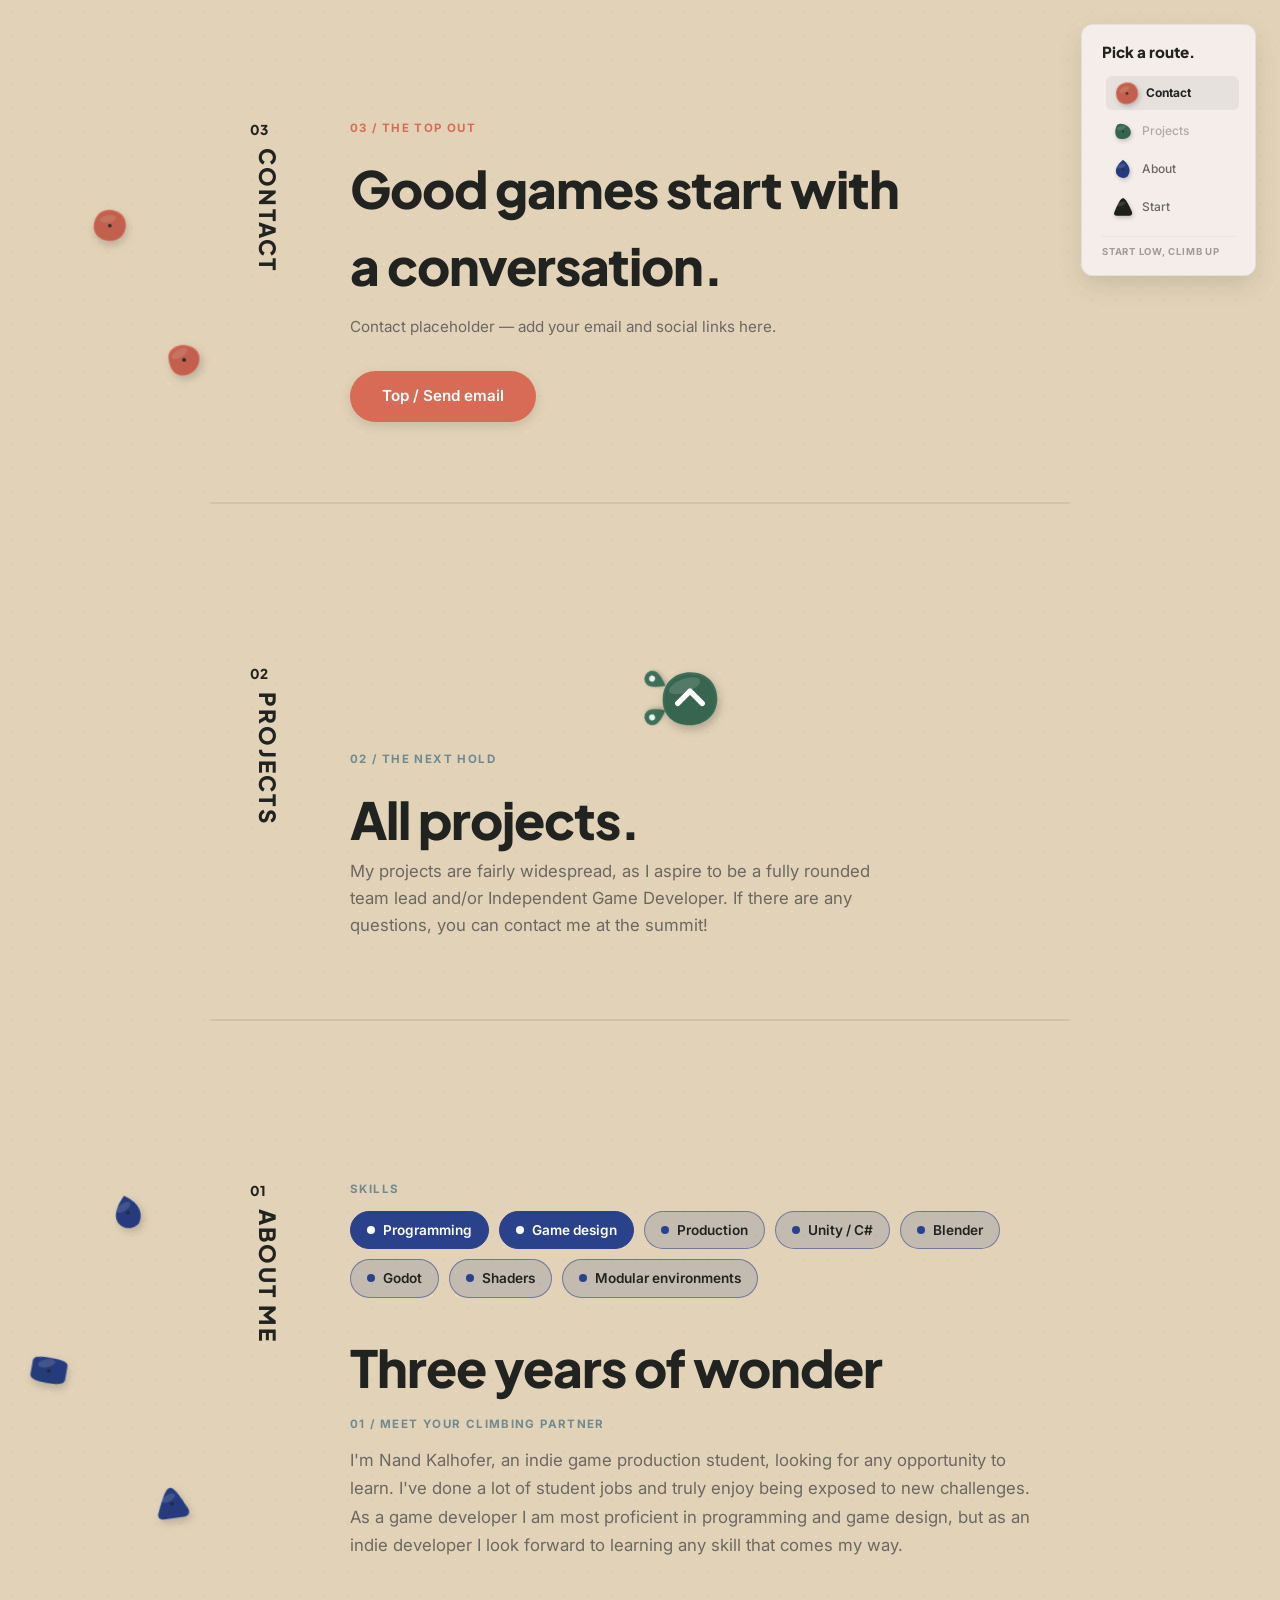
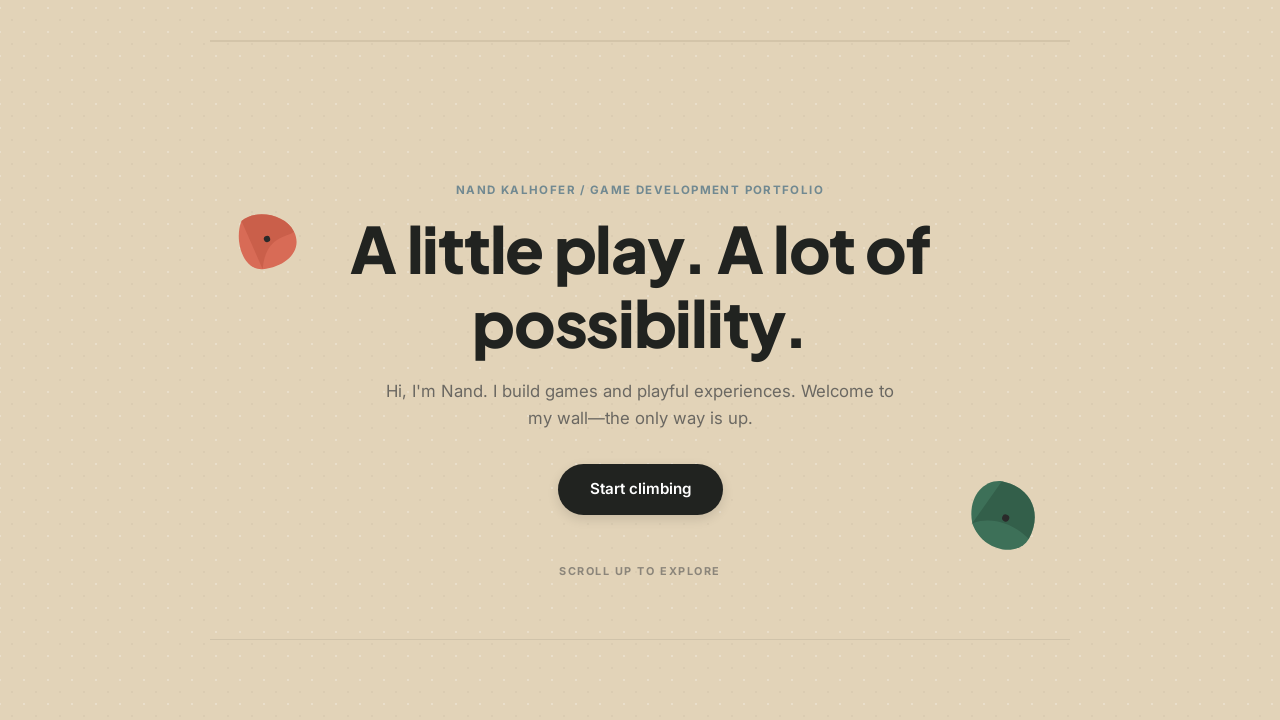
==== commit fc6428ab: "starts down" ====
--- a/index.html
+++ b/index.html
@@ -349,6 +349,17 @@
     window.addEventListener('load', layoutHolds);
     window.addEventListener('resize', layoutHolds);
     if (document.fonts) document.fonts.ready.then(layoutHolds);
+    // 5. Start at the bottom of the wall (the hero), unless the link points at a section
+    if ('scrollRestoration' in history) history.scrollRestoration = 'manual';
+    let userScrolled = false;
+    ['wheel', 'touchstart', 'keydown'].forEach(e => window.addEventListener(e, () => userScrolled = true, { passive: true, once: true }));
+
+    function startAtBottom() {
+      if (location.hash || userScrolled) return;
+      window.scrollTo({ top: document.documentElement.scrollHeight, behavior: 'instant' });
+    }
+    startAtBottom();
+    window.addEventListener('load', startAtBottom);
   </script>
 </body>
 </html>
--- a/style.css
+++ b/style.css
@@ -0,0 +1,835 @@
+/* ==========================================================================
+RESET & CRITICAL SCROLLING FIXES
+========================================================================== */
+
+*{
+box-sizing: border-box;
+margin: 0;
+padding: 0;
+}
+
+:root {
+--bg-color: #E2D3B8;          /* Warm bouldering wall tan background */
+--card-bg: rgba(155, 187, 151, 0.5);        /* Off-white paper card color */
+--text-primary: #212320;       /* Dark charcoal for high contrast headers */
+--text-muted: #6B6862;         /* Muted brown/gray for body text */
+--green-hold: #3D7058;        /* Green hold color */
+--teal-button: #2a428c;      /* Muted blue/teal action color */
+--orange-button: #D86B56;     /* Muted coral orange accent */
+
+/* ROUTE COLOURS: change a route's colour here and it updates everywhere it is used
+   (route picker hold, side holds, project cards) */
+--route-start:    #212320;   /* Start    (black) */
+--route-about:    #2a428c;   /* About    (blue)  */
+--route-projects: #3D7058;   /* Projects (green) */
+--route-contact:  #D86B56;   /* Contact  (coral) */
+--font-heading: 'Plus Jakarta Sans', -apple-system, sans-serif;
+--font-body: 'Inter', -apple-system, sans-serif;
+}
+
+/* Ensure full natural page scrolling */
+html, body {
+min-height: 100%;
+height: auto !important;
+overflow-x: hidden;
+overflow-y: auto !important;
+background-color: var(--bg-color);
+color: var(--text-primary);
+font-family: var(--font-body);
+line-height: 1.5;
+scroll-behavior: smooth;
+}
+
+/* Subtle texture pattern */
+body {
+background-image:
+radial-gradient(rgba(0, 0, 0, 0.03) 1px, transparent 0),
+radial-gradient(rgba(255, 255, 255, 0.25) 1px, transparent 0);
+background-size: 24px 24px;
+background-position: 0 0, 12px 12px;
+}
+
+.main-wrapper {
+max-width: 900px;
+margin: 0 auto;
+padding: 40px 20px 80px;
+display: flex;
+flex-direction: column;
+gap: 80px;
+}
+
+/* ==========================================================================
+TYPOGRAPHY & BUTTONS
+========================================================================== */
+.section-tag {
+display: block;
+font-family: var(--font-body);
+font-size: 0.72rem;
+font-weight: 700;
+letter-spacing: 0.12em;
+text-transform: uppercase;
+color: #718991;
+margin-bottom: 0.8rem;
+}
+
+.section-tag-orange {
+color: var(--orange-button);
+}
+
+.btn {
+display: inline-block;
+padding: 14px 32px;
+border-radius: 30px;
+font-family: var(--font-body);
+font-size: 0.95rem;
+font-weight: 600;
+text-decoration: none;
+color: #FFFFFF;
+box-shadow: 0 4px 12px rgba(0,0,0,0.12);
+transition: transform 0.2s ease, box-shadow 0.2s ease, background-color 0.2s ease;
+cursor: pointer;
+border: none;
+}
+
+.btn-teal {
+background-color: var(--teal-button);
+}
+
+.btn-teal:hover {
+background-color: #4C7782;
+transform: translateY(-2px);
+box-shadow: 0 6px 16px rgba(0,0,0,0.18);
+}
+
+.btn-orange {
+background-color: var(--orange-button);
+}
+
+.btn-orange:hover {
+background-color: #C25743;
+transform: translateY(-2px);
+box-shadow: 0 6px 16px rgba(0,0,0,0.18);
+}
+
+/* ==========================================================================
+STICKY ROUTE SELECTOR
+========================================================================== */
+.route-selector {
+position: fixed;
+top: 24px;
+right: 24px;
+background-color: rgba(245, 239, 235, 0.95);
+backdrop-filter: blur(8px);
+border-radius: 12px;
+padding: 16px 20px;
+box-shadow: 0 10px 25px rgba(0,0,0,0.1);
+z-index: 100;
+width: 175px;
+border: 1px solid rgba(0,0,0,0.06);
+}
+
+.route-header {
+font-family: var(--font-heading);
+font-size: 0.95rem;
+font-weight: 800;
+margin-bottom: 12px;
+color: var(--text-primary);
+}
+
+.route-list {
+list-style: none;
+}
+
+/* Active chapter item styling */
+.route-item {
+  display: flex;
+  align-items: center;
+  gap: 8px;
+  font-size: 0.75rem;
+  font-weight: 500;
+  color: var(--text-muted);
+  padding: 6px 10px;
+  border-radius: 6px;
+  margin-bottom: 4px;
+  cursor: pointer;
+  transition: all 0.25s ease;
+  opacity: 0.5; /* Inactive chapters are dimmed */
+}
+
+.route-item:hover {
+  opacity: 0.85;
+  transform: translateX(3px);
+}
+
+.route-item.active {
+  opacity: 1;
+  font-weight: 700;
+  color: var(--text-primary);
+  background-color: rgba(0, 0, 0, 0.05); /* Soft highlight box */
+  transform: translateX(4px);
+}
+
+
+
+.route-footer {
+font-size: 0.6rem;
+font-weight: 700;
+letter-spacing: 0.08em;
+color: #A09C94;
+margin-top: 12px;
+border-top: 1px solid #EAE3D9;
+padding-top: 8px;
+}
+
+/* ==========================================================================
+HERO SECTION
+========================================================================== */
+.hero-section {
+padding: 60px 0;
+text-align: center;
+position: relative;
+display: flex;
+flex-direction: column;
+align-items: center;
+border-bottom: 1px solid rgba(0,0,0,0.08);
+}
+
+.hero-title {
+font-family: var(--font-heading);
+font-size: clamp(2.4rem, 5vw, 4rem);
+font-weight: 800;
+color: var(--text-primary);
+max-width: 700px;
+line-height: 1.15;
+letter-spacing: -0.02em;
+margin-bottom: 1.2rem;
+}
+
+.hero-subtitle {
+font-size: 1.05rem;
+color: var(--text-muted);
+max-width: 520px;
+margin-bottom: 2rem;
+line-height: 1.6;
+}
+
+.hero-footnote {
+font-size: 0.68rem;
+font-weight: 700;
+letter-spacing: 0.14em;
+color: #8B857A;
+margin-top: 3rem;
+}
+
+/* Floating Holds Positioning */
+.hold {
+  position: absolute;
+  z-index: 2;
+}
+
+.hold:hover {
+transform: scale(1.1) rotate(5deg);
+}
+
+.hold-hero-left {
+width: 80px;
+height: 80px;
+left: 2%;
+top: 15%;
+transform: rotate(-15deg);
+}
+
+.hold-hero-right {
+width: 90px;
+height: 90px;
+right: 2%;
+bottom: 15%;
+transform: rotate(20deg);
+}
+
+/* ==========================================================================
+ABOUT SECTION
+========================================================================== */
+
+.about-title {
+font-family: var(--font-heading);
+font-size: clamp(2rem, 4vw, 3.2rem);
+font-weight: 800;
+color: var(--text-primary);
+line-height: 1.15;
+margin-bottom: 1.2rem;
+letter-spacing: -0.02em;
+}
+
+.about-text {
+font-size: 1.05rem;
+color: var(--text-muted);
+line-height: 1.7;
+max-width: 680px;
+}
+
+
+/* ==========================================================================
+   CHAPTER SECTION & SIDEBAR LAYOUT
+   ========================================================================== */
+.chapter-section {
+  width: 100%;   /* same width for every chapter, so their left edges line up */
+  display: flex;
+  align-items: flex-start;
+  gap: 40px;
+  position: relative;
+  padding: 80px 40px;
+  max-width: 1200px;
+  margin: 0 auto;
+  border-bottom: 2px solid #D3C4A9;
+}
+
+.chapter-sidebar {
+  width: 60px;
+  flex-shrink: 0;
+  position: relative;
+  height: 100%;
+  
+}
+
+.chapter-sticky-wrapper {
+  position: sticky;
+  top: 80px;
+  display: flex;
+  flex-direction: column;
+  align-items: flex-start;
+}
+
+.chapter-num {
+  font-family: var(--font-heading);
+  font-size: 0.85rem;
+  font-weight: 800;
+  color: var(--text-primary);
+  margin-bottom: 8px;
+}
+
+.chapter-vertical-label {
+  font-family: var(--font-heading);
+  font-size: 1.4rem;
+  font-weight: 800;
+  color: var(--text-primary);
+  writing-mode: vertical-rl;
+  -webkit-writing-mode: vertical-rl;
+  text-transform: uppercase;
+  letter-spacing: 0.1em;
+  margin: 0;
+  white-space: nowrap;
+}
+
+.chapter-content {
+  position: relative;
+  flex: 1;
+  min-width: 0;
+}
+
+.hold-about-top {
+  position: absolute;
+  right: 20px;
+  top: 60px;
+  width: 80px;
+  height: 80px;
+  pointer-events: none;
+}
+
+/* ==========================================================================
+PROJECTS WALL & STAGGERED LAYOUT
+========================================================================== */
+
+
+.projects-title {
+font-family: var(--font-heading);
+font-size: clamp(2rem, 4vw, 3.2rem);
+font-weight: 800;
+color: var(--text-primary);
+letter-spacing: -0.02em;
+}
+
+.wall-grid {
+display: flex;
+flex-direction: column;
+gap: 30px;
+}
+
+.grid-row {
+display: flex;
+width: 100%;
+}
+
+.row-start {
+justify-content: flex-start;
+}
+
+.row-end {
+justify-content: flex-end;
+}
+
+/* Project Cards */
+.project-card {
+width: 100%;
+max-width: 580px;
+background-color: var(--card-bg);
+border-radius: 16px;
+padding: 22px;
+box-shadow: 0 10px 25px rgba(0,0,0,0.08);
+cursor: pointer;
+transition: transform 0.35s cubic-bezier(0.16, 1, 0.3, 1), box-shadow 0.35s ease;
+border: 1px solid rgba(0,0,0,0.04);
+}
+
+.project-card:hover {
+transform: scale(1.02) translateY(-4px) !important;
+box-shadow: 0 18px 35px rgba(0,0,0,0.14);
+}
+
+.card-tilt-left {
+transform: rotate(-1.5deg);
+}
+
+.card-tilt-right {
+transform: rotate(1.5deg);
+}
+
+.project-banner {
+  width: 100%;
+  height: auto;
+  aspect-ratio: 16 / 9; /* Maintains a consistent aspect ratio */
+  border-radius: 8px;
+  overflow: hidden; /* Clips image overflow to respect rounded corners */
+  background-color: #3D7058; /* Fallback color while image loads */
+}
+
+/* Image scaling and fit */
+.project-img {
+  max-height: 100%; 
+  width: auto;
+  object-fit: cover; /* Ensures the image fills the banner without stretching */
+  display: block;
+  transition: transform 0.3s ease;
+}
+
+/* Subtle zoom effect when hovering over a card */
+.project-card:hover .project-img {
+  transform: scale(1.05);
+}
+
+.banner-green { background-color: #3D7058; }
+.banner-darkgreen { background-color: #34604B; }
+.banner-deepgreen { background-color: #2D5442; }
+.banner-darkestgreen { background-color: #28493A; }
+
+.banner-text {
+font-family: var(--font-heading);
+font-size: clamp(1.2rem, 3vw, 1.8rem);
+font-weight: 800;
+color: #FFFFFF;
+letter-spacing: 0.04em;
+text-transform: uppercase;
+}
+
+.project-tag {
+font-size: 0.68rem;
+font-weight: 700;
+letter-spacing: 0.1em;
+color: #8C8880;
+display: block;
+margin-bottom: 4px;
+}
+
+.project-name {
+font-family: var(--font-heading);
+font-size: 1.4rem;
+font-weight: 800;
+color: var(--text-primary);
+margin-bottom: 6px;
+}
+
+.project-desc {
+font-size: 0.9rem;
+color: var(--text-muted);
+line-height: 1.5;
+}
+
+/* Inline Hold Spacers between rows */
+.hold-spacer {
+display: flex;
+width: 100%;
+padding: 10px 40px;
+}
+
+.flex-start { justify-content: flex-start; }
+.flex-center { justify-content: center; }
+.flex-end { justify-content: flex-end; }
+
+.hold-inline {
+width: 65px;
+height: 65px;
+filter: drop-shadow(2px 4px 5px rgba(0,0,0,0.15));
+transition: transform 0.3s ease;
+cursor: pointer;
+}
+
+.hold-inline:hover {
+transform: scale(1.15) rotate(6deg);
+}
+
+/* ==========================================================================
+CONTACT SECTION
+========================================================================== */
+
+.hold-contact {
+margin-bottom: 16px;
+}
+
+.contact-title {
+font-family: var(--font-heading);
+font-size: clamp(2rem, 4vw, 3.2rem);
+font-weight: 800;
+color: var(--text-primary);
+margin-bottom: 0.8rem;
+letter-spacing: -0.02em;
+max-width: 550px;
+}
+
+.contact-desc {
+font-size: 0.95rem;
+color: var(--text-muted);
+margin-bottom: 2rem;
+}
+
+/* ==========================================================================
+   RESPONSIVE LAYOUT (MOBILE ADJUSTMENTS)
+   ========================================================================== */
+@media (max-width: 820px) {
+  .route-selector {
+    position: static;
+    margin: 0 auto 30px;
+    width: 100%;
+    max-width: 350px;
+  }
+
+  .hold-hero-left, .hold-hero-right, .hold-about-top {
+    display: none;
+  }
+
+  .card-tilt-left, .card-tilt-right {
+    transform: none;
+  }
+}
+
+/* Responsive adjustment for small screens (Stacked chapters on mobile) */
+@media (max-width: 768px) {
+  .chapter-section {
+    flex-direction: column; /* Stack the sidebar above content on small screens */
+    gap: 20px;
+    padding: 40px 20px;
+  }
+
+  .chapter-sidebar {
+    width: 100%;
+    height: auto;
+  }
+
+  .chapter-sticky-wrapper {
+    position: static; /* Disable sticky pinning on mobile */
+    flex-direction: row;
+    align-items: center;
+    gap: 12px;
+  }
+
+  .chapter-vertical-label {
+    writing-mode: horizontal-tb; /* Switch back to standard horizontal text on mobile */
+    -webkit-writing-mode: horizontal-tb;
+    font-size: 1.2rem;
+  }
+}
+
+/* ==========================================================================
+   FOLD-OUT CHAPTERS (About & Projects)
+   Content stays hidden until the toggle is pressed, then grows upward
+   from the button.
+   ========================================================================== */
+html { overflow-anchor: none; } /* the script keeps the button pinned instead */
+
+.reveal {
+  display: grid;
+  grid-template-rows: 0fr;
+  transition: grid-template-rows 0.8s cubic-bezier(0.16, 1, 0.3, 1);
+}
+
+.reveal.open { grid-template-rows: 1fr; }
+
+.reveal-clip {
+  min-height: 0;
+  overflow: hidden;
+  margin: 0 -16px 0 calc(-1 * var(--left-space, 48px));            /* room for card shadows without shifting layout */
+  visibility: hidden;         /* hidden content can't be tabbed to */
+  transition: visibility 0s linear 0.8s;
+}
+
+.reveal.open .reveal-clip {
+  visibility: visible;
+  transition-delay: 0s;
+}
+
+.reveal-inner {
+  padding: 0 16px 40px var(--left-space, 48px);
+  position: relative;
+  min-height: 220px;
+  opacity: 0;
+  transform: translateY(60px);
+  transition: opacity 0.5s ease, transform 0.8s cubic-bezier(0.16, 1, 0.3, 1);
+}
+
+.reveal.open .reveal-inner {
+  opacity: 1;
+  transform: translateY(0);
+  transition-delay: 0.1s;
+}
+
+/* Hold-shaped toggle with waypoint pins either side. Colour = the chapter's --route */
+.route-marker {
+  position: relative;
+  width: 68px;
+  margin: 0 auto 1.2rem;
+  color: var(--route);
+}
+
+
+.reveal-toggle {
+  display: block;
+  padding: 0;
+  background: none;
+  border: none;
+  color: inherit;
+  line-height: 0;
+  cursor: pointer;
+  filter: drop-shadow(2px 4px 5px rgba(0, 0, 0, 0.22));
+  transition: transform 0.3s cubic-bezier(0.16, 1, 0.3, 1);
+}
+
+.reveal-toggle svg { width: 68px; height: 68px; }
+
+.reveal-toggle .chev {
+  fill: none;
+  stroke: #FFFFFF;
+  stroke-width: 8;
+  stroke-linecap: round;
+  stroke-linejoin: round;
+  transform-box: fill-box;
+  transform-origin: center;
+  transition: transform 0.5s cubic-bezier(0.16, 1, 0.3, 1);
+}
+
+.reveal-toggle:hover { transform: scale(1.06); }
+.reveal-toggle:focus-visible { outline: 3px solid currentColor; outline-offset: 4px; border-radius: 50%; }
+.reveal-toggle.is-open .chev { transform: rotate(180deg); }
+
+/* Two pointers on the left, tips touching the hold (like route tape beside a hold).
+   left/top = where the tip sits; the pin rotates around its tip. */
+.pointer {
+  position: absolute;
+  width: 18px;
+  height: 24px;
+  margin: -24px 0 0 -9px;          /* puts the tip (bottom centre) on left/top */
+  transform-origin: 9px 24px;
+  fill: currentColor;
+  filter: drop-shadow(1px 2px 2px rgba(0, 0, 0, 0.2));
+}
+
+.pointer-top    { left: 10px; top: 22px; transform: rotate(-62deg); }   /* points down-right at the hold */
+.pointer-bottom { left: 10px; top: 46px; transform: rotate(-118deg); }  /* points up-right at the hold */
+
+@media (prefers-reduced-motion: reduce) {
+  .reveal, .reveal-clip, .reveal-inner, .reveal-toggle, .reveal-toggle .chev { transition: none !important; }
+}
+
+/* Always-visible summary, sitting below the arrow */
+.reveal-summary {
+  max-width: 560px;
+}
+
+.reveal-summary p {
+  font-size: 1.05rem;
+  line-height: 1.6;
+  color: var(--text-muted);
+}
+
+/* ==========================================================================
+   SIDE HOLDS: a column of differently shaped holds left of each chapter.
+   Inside the fold-out panels they retract with the content.
+   ========================================================================== */
+.side-holds {
+  position: absolute;
+  top: 0;
+  bottom: 40px;      /* matches the panel's bottom padding */
+  left: 0;
+  width: var(--left-space, 48px);
+  pointer-events: none;
+}
+
+.side-holds.outside { left: calc(-1 * var(--left-space, 48px)); bottom: 0; }
+
+.holds-blue   { color: var(--route-about); }
+.holds-green  { color: var(--route-projects); }
+.holds-orange { color: var(--route-contact); }
+
+.lhold {
+  position: absolute;
+  left: calc(var(--free, 0px) * var(--x, 0));
+  pointer-events: auto;
+  transform: rotate(var(--r, 0deg));
+  filter: drop-shadow(2px 4px 4px rgba(0,0,0,0.18));
+  transition: transform 0.3s ease;
+}
+
+.lhold:hover { transform: rotate(calc(var(--r, 0deg) + 8deg)) scale(1.12); }
+
+
+@media (max-width: 768px) {
+  .side-holds { display: none; }
+}
+
+/* Project cards are links to their own pages */
+a.project-card {
+  display: block;
+  color: inherit;
+  text-decoration: none;
+}
+
+a.project-card:focus-visible {
+  outline: 3px solid var(--teal-button);
+  outline-offset: 4px;
+}
+
+/* ==========================================================================
+   PROJECT DETAIL PAGES (projects/*.html)
+   ========================================================================== */
+.project-page { align-items: flex-start; gap: 36px; }
+
+.page-banner {
+  display: flex;
+  align-items: center;
+  justify-content: center;
+  width: 100%;
+  aspect-ratio: 16 / 9;
+  border-radius: 16px;
+  overflow: hidden;
+  box-shadow: 0 10px 25px rgba(0,0,0,0.12);
+}
+
+.page-banner img { width: 100%; height: 100%; object-fit: cover; display: block; }
+
+.page-block { width: 100%; max-width: 680px; }
+.page-block h2 { font-family: var(--font-heading); font-size: 1.5rem; font-weight: 800; margin-bottom: 0.5rem; }
+.page-block p { color: var(--text-muted); line-height: 1.7; }
+.page-block video { width: 100%; height: 100%; object-fit: cover; display: block; }
+.page-video { width: 100%; aspect-ratio: 16 / 9; border: 0; border-radius: 16px; }
+.project-page .hero-title { text-align: left; }
+
+.project-card .project-name { color: var(--text-muted); }
+.project-card .project-tag  { color: rgba(33, 49, 38, 0.7); }
+.project-card .project-desc { color: var(--text-muted); }
+
+/* keeps the green banner readable against the green card */
+.project-banner { border: 2px solid rgba(255, 255, 255, 0.22); }
+
+/* Route picker: one hold per route, coloured from the --route-* variables */
+.route-item[data-section="hero"]     { --c: var(--route-start); }
+.route-item[data-section="about"]    { --c: var(--route-about); }
+.route-item[data-section="projects"] { --c: var(--route-projects); }
+.route-item[data-section="contact"]  { --c: var(--route-contact); }
+
+.route-hold {
+  width: 22px;
+  height: 22px;
+  flex-shrink: 0;
+  color: var(--c);
+  filter: drop-shadow(1px 2px 2px rgba(0, 0, 0, 0.2));
+  transition: transform 0.3s ease;
+}
+
+.route-item.active .route-hold { transform: scale(1.25) rotate(-8deg); }
+
+/* Keep the route holds at full colour; only the labels dim when inactive */
+.route-item,
+.route-item:hover,
+.route-item.active { opacity: 1; }
+
+.route-item .route-label { opacity: 0.5; transition: opacity 0.25s ease; }
+.route-item:hover .route-label { opacity: 0.85; }
+.route-item.active .route-label { opacity: 1; }
+
+/* ==========================================================================
+   ROUTE COLOURS FOR BUTTONS & LINES
+   Each chapter picks up its colour from the --route-* variables in :root.
+   ========================================================================== */
+#hero     { --route: var(--route-start); }
+#about    { --route: var(--route-about); }
+#projects { --route: var(--route-projects); }
+#contact  { --route: var(--route-contact); }
+
+
+/* every button inside a chapter */
+#hero .btn, #contact .btn {
+  background-color: var(--route);
+}
+
+#hero .btn:hover, #contact .btn:hover {
+  background-color: var(--route);
+  filter: brightness(0.88);
+}
+
+/* ==========================================================================
+   SKILLS (About chapter) - chips use the About route colour via --route
+   ========================================================================== */
+.skills { margin-bottom: 2.5rem; }
+
+.skill-list {
+  list-style: none;
+  display: flex;
+  flex-wrap: wrap;
+  gap: 10px;
+}
+
+.skill {
+  display: inline-flex;
+  align-items: center;
+  gap: 8px;
+  padding: 8px 16px;
+  border-radius: 999px;
+  font-size: 0.85rem;
+  font-weight: 600;
+  color: var(--text-primary);
+  background-color: color-mix(in srgb, var(--route) 16%, transparent);
+  border: 1.5px solid color-mix(in srgb, var(--route) 55%, transparent);
+  transition: transform 0.2s ease, background-color 0.2s ease;
+}
+
+/* small dot in front, like a bolt hole */
+.skill::before {
+  content: "";
+  width: 8px;
+  height: 8px;
+  border-radius: 50%;
+  background-color: var(--route);
+}
+
+.skill:hover {
+  transform: translateY(-2px) rotate(-1deg);
+  background-color: color-mix(in srgb, var(--route) 28%, transparent);
+}
+
+/* main skills: filled chips */
+.skill-main {
+  background-color: var(--route);
+  border-color: var(--route);
+  color: #FFFFFF;
+}
+
+.skill-main::before { background-color: #FFFFFF; }
+.skill-main:hover   { background-color: var(--route); filter: brightness(0.9); }
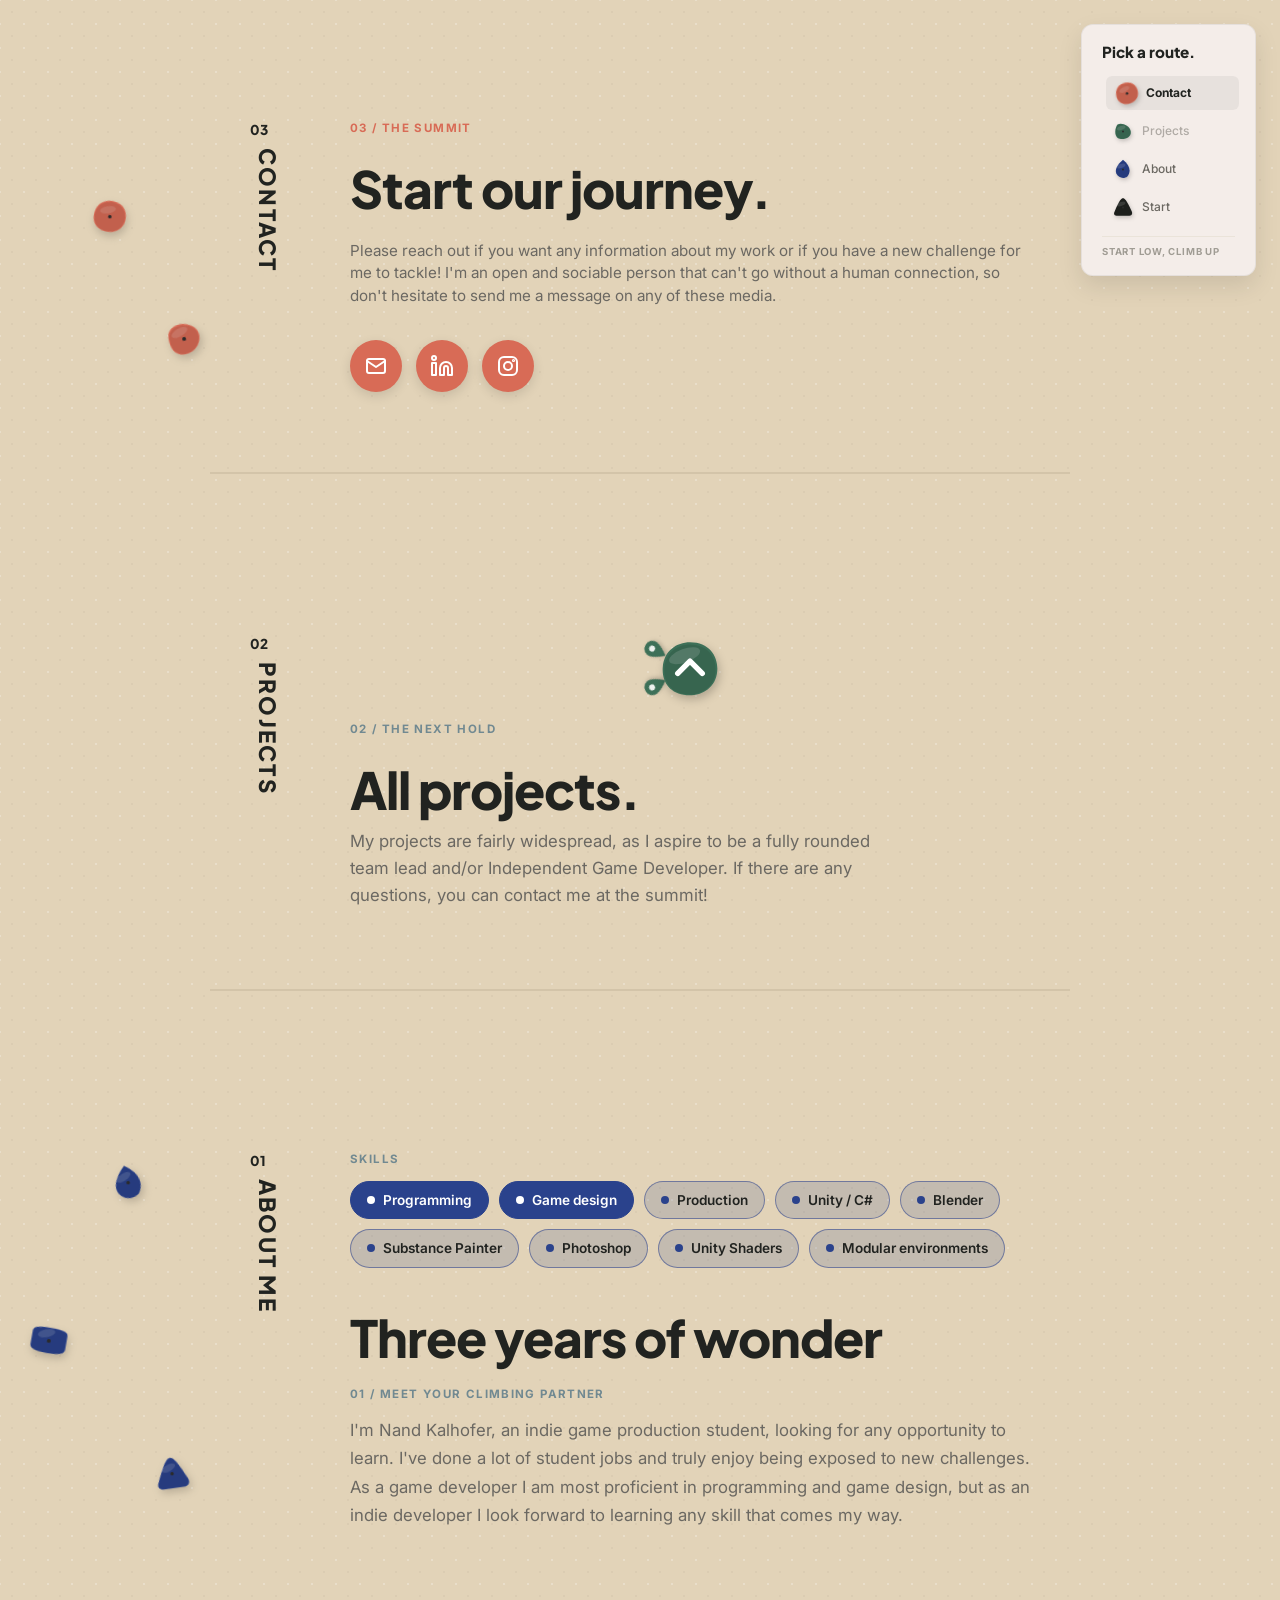
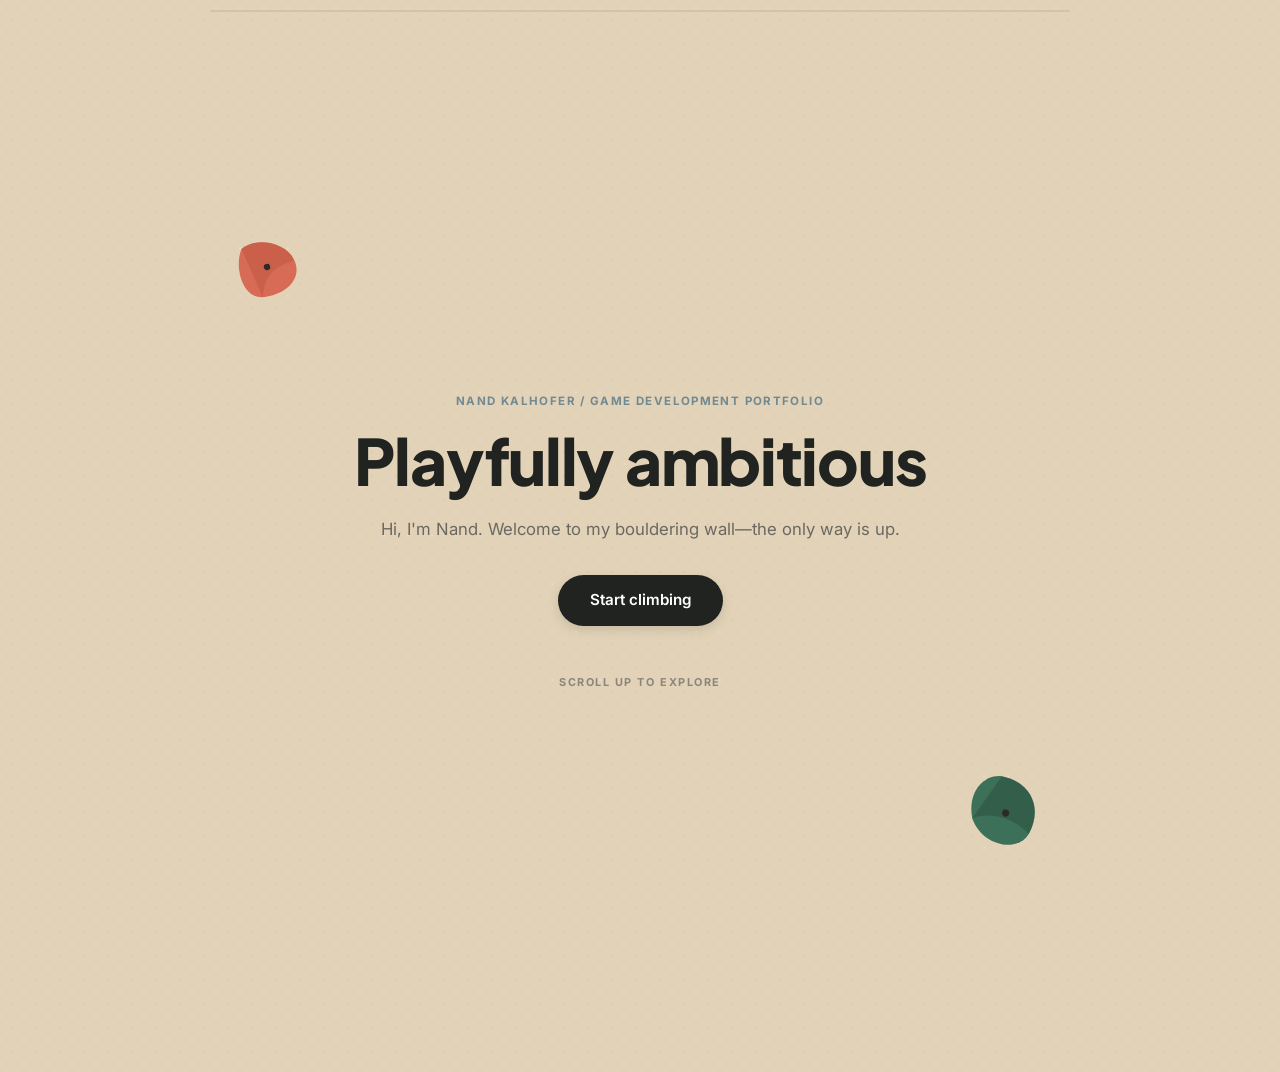
==== commit 6c226e00: "last proj start" ====
--- a/index.html
+++ b/index.html
@@ -60,12 +60,22 @@
         <div class="side-holds holds-orange outside" aria-hidden="true"><svg class="lhold" style="top:28%;--x:0.5;width:40px;height:40px;--r:12deg" viewBox="0 0 100 100"><use href="#hold-d"/></svg><svg class="lhold" style="top:72%;--x:0.9;width:44px;height:44px;--r:-10deg" viewBox="0 0 100 100"><use href="#hold-f"/></svg></div>
 
         
-        <span class="section-tag section-tag-orange">03 / THE TOP OUT</span>
-        <h2 class="contact-title">Good games start with a conversation.</h2>
+        <span class="section-tag section-tag-orange">03 / THE SUMMIT</span>
+        <h2 class="contact-title">Start our journey.</h2>
         <p class="contact-desc">
-          Contact placeholder — add your email and social links here.
+          Please reach out if you want any information about my work or if you have a new challenge for me to tackle! I'm an open and sociable person that can't go without a human connection, so don't hesitate to send me a message on any of these media.
         </p>
-        <a href="mailto:hello@nandkalhofer.com" class="btn btn-orange">Top / Send email</a>
+        <div class="social-links">
+          <a href="mailto:hello@nandkalhofer.com" class="social-link" aria-label="Email">
+            <svg viewBox="0 0 24 24" aria-hidden="true"><rect x="3" y="5" width="18" height="14" rx="2"/><path d="M3 7l9 6 9-6"/></svg>
+          </a>
+          <a href="https://www.linkedin.com/in/nand-kalhöfer-43abb62a3" class="social-link" aria-label="LinkedIn" target="_blank" rel="noopener noreferrer">
+            <svg viewBox="0 0 24 24" aria-hidden="true"><path d="M16 8a6 6 0 0 1 6 6v7h-4v-7a2 2 0 0 0-2-2 2 2 0 0 0-2 2v7h-4v-7a6 6 0 0 1 6-6z"/><rect x="2" y="9" width="4" height="12"/><circle cx="4" cy="4" r="2"/></svg>
+          </a>
+          <a href="https://www.instagram.com/manddeplant" class="social-link" aria-label="Instagram" target="_blank" rel="noopener noreferrer">
+            <svg viewBox="0 0 24 24" aria-hidden="true"><rect x="3" y="3" width="18" height="18" rx="5"/><circle cx="12" cy="12" r="4"/><circle cx="17.5" cy="6.5" r="0.6"/></svg>
+          </a>
+        </div>
 
       </div>
     </section>
@@ -88,20 +98,6 @@
               <div class="side-holds holds-green" aria-hidden="true"><svg class="lhold" style="top:1.5%;--x:0.7;width:42px;height:42px;--r:-12deg" viewBox="0 0 100 100"><use href="#hold-a"/></svg><svg class="lhold" style="top:19%;--x:0.25;width:38px;height:38px;--r:14deg" viewBox="0 0 100 100"><use href="#hold-e"/></svg><svg class="lhold" style="top:37%;--x:0.9;width:46px;height:46px;--r:-6deg" viewBox="0 0 100 100"><use href="#hold-c"/></svg><svg class="lhold" style="top:55%;--x:0.4;width:42px;height:42px;--r:18deg" viewBox="0 0 100 100"><use href="#hold-f"/></svg><svg class="lhold" style="top:73%;--x:0.15;width:40px;height:40px;--r:-16deg" viewBox="0 0 100 100"><use href="#hold-b"/></svg><svg class="lhold" style="top:91%;--x:0.75;width:38px;height:38px;--r:8deg" viewBox="0 0 100 100"><use href="#hold-d"/></svg></div>
         <div class="wall-grid">
 
-          <!-- Project 5 (Left Tilt) -->
-          <div class="grid-row row-start">
-            <a class="project-card card-tilt-left" href="your-sixth-project.html">
-              <div class="project-banner banner-darkestgreen">
-                <div class="banner-text">SMALL IDEA. BIG FEELING.</div>
-              </div>
-              <div class="project-info">
-                <span class="project-tag">05 / PROJECT PLACEHOLDER</span>
-                <h3 class="project-name">Your sixth project</h3>
-                <p class="project-desc">A space for another game, a jam entry, or an experiment. Add your contribution and what you learned.</p>
-              </div>
-            </a>
-          </div>
-
           <!-- Intermediate Hold -->
           <div class="hold-spacer flex-end">
             <svg class="hold-inline" viewBox="0 0 100 100">
@@ -112,13 +108,13 @@
 
           <!-- Project 4 (Right Tilt) -->
           <div class="grid-row row-end">
-            <a class="project-card card-tilt-right" href="your-fifth-project.html">
+            <a class="project-card card-tilt-right" href="game-design-prototypes.html">
               <div class="project-banner banner-green">
-                <div class="banner-text">YOUR NEXT WORLD</div>
+                <img src="https://nandkalhofer.github.io/NandKalhoferGameDevelopment/images/GameDesign_02.gif" alt="GAME DESIGN PROTOTYPES" class="banner-img" />
               </div>
               <div class="project-info">
-                <span class="project-tag">04 / PROJECT PLACEHOLDER</span>
-                <h3 class="project-name">Your fifth project</h3>
+                <span class="project-tag">04 / Unity C#, Game Design</span>
+                <h3 class="project-name">GAME DESIGN PROTOTYPES</h3>
                 <p class="project-desc">Replace with your game title, a short overview, your role, and a playable build or case study.</p>
               </div>
             </a>
@@ -136,7 +132,7 @@
           <div class="grid-row row-start">
             <a class="project-card card-tilt-left" href="clutch-patch.html">
               <div class="project-banner banner-deepgreen">
-                <img src="images/ClutchPatch.png" alt="Clutch Patch" class="project-img" />
+                <img src="https://nandkalhofer.github.io/NandKalhoferGameDevelopment/images/ClutchPatch.png" alt="Clutch Patch" class="project-img" />
               </div>
               <div class="project-info">
                 <span class="project-tag">03 / Client Project, Game Design, Marketing</span>
@@ -158,7 +154,7 @@
           <div class="grid-row row-end">
             <a class="project-card card-tilt-right" href="animals-on-set.html">
               <div class="project-banner banner-darkgreen">
-                <img src="images/AnimalsOnSet_Screenshots/Group13_AnimalsOnSet_02.png" alt="Animals on Set" class="project-img" />
+                <img src="https://nandkalhofer.github.io/NandKalhoferGameDevelopment/images/AnimalsOnSet_Screenshots/Group13_AnimalsOnSet_02.png" alt="Animals on Set" class="project-img" />
               </div>
               <div class="project-info">
                 <span class="project-tag">02 / Unity, Game Design, Production</span>
@@ -173,12 +169,12 @@
           <div class="grid-row row-start">
             <a class="project-card card-tilt-left" href="new-hope.html">
               <div class="project-banner">
-                <img src="images/Exam_01_Nand_Kalhofer.png" alt="NEW HOPE" class="project-img" />
+                <img src="https://nandkalhofer.github.io/NandKalhoferGameDevelopment/images/Exam_01_Nand_Kalhofer.png" alt="NEW HOPE" class="project-img" />
               </div>
               <div class="project-info">
                 <span class="project-tag">01 / Unity shaders, modular environments</span>
                 <h3 class="project-name">NEW HOPE</h3>
-                <p class="project-desc">FILL IN: A space for another game, a jam entry, or an experiment. Add your contribution and what you learned.</p>
+                <p class="project-desc">After the fall of society, it only took a few months for nature to start reclaiming earth. However, in its cruelty, you can see some beauty, something the survivors will appreciate as they find their cities all dressed up by Mother Nature.</p>
               </div>
             </a>
           </div>
@@ -229,8 +225,9 @@
             <li class="skill">Production</li>
             <li class="skill">Unity / C#</li>
             <li class="skill">Blender</li>
-            <li class="skill">Godot</li>
-            <li class="skill">Shaders</li>
+            <li class="skill">Substance Painter</li>
+            <li class="skill">Photoshop</li>
+            <li class="skill">Unity Shaders</li>
             <li class="skill">Modular environments</li>
           </ul>
         </div>
@@ -247,9 +244,9 @@
     <!-- SECTION 1: HERO (Welcome / Base of Wall) -->
     <section class="hero-section" id="hero">
       <span class="section-tag">NAND KALHOFER / GAME DEVELOPMENT PORTFOLIO</span>
-      <h1 class="hero-title">A little play. A lot of possibility.</h1>
+      <h1 class="hero-title">Playfully ambitious</h1>
       <p class="hero-subtitle">
-        Hi, I'm Nand. I build games and playful experiences. Welcome to my wall—the only way is up.
+        Hi, I'm Nand. Welcome to my bouldering wall—the only way is up.
       </p>
       <a href="#about" class="btn btn-teal">Start climbing</a>
       <div class="hero-footnote">SCROLL UP TO EXPLORE</div>
--- a/style.css
+++ b/style.css
@@ -101,15 +101,6 @@
 box-shadow: 0 6px 16px rgba(0,0,0,0.18);
 }
 
-.btn-orange {
-background-color: var(--orange-button);
-}
-
-.btn-orange:hover {
-background-color: #C25743;
-transform: translateY(-2px);
-box-shadow: 0 6px 16px rgba(0,0,0,0.18);
-}
 
 /* ==========================================================================
 STICKY ROUTE SELECTOR
@@ -186,12 +177,13 @@
 ========================================================================== */
 .hero-section {
 padding: 60px 0;
+min-height: 100dvh;
+justify-content: center;
 text-align: center;
 position: relative;
 display: flex;
 flex-direction: column;
 align-items: center;
-border-bottom: 1px solid rgba(0,0,0,0.08);
 }
 
 .hero-title {
@@ -723,6 +715,12 @@
 }
 
 .page-banner img { width: 100%; height: 100%; object-fit: cover; display: block; }
+.page-banner .page-gif {
+  display: block;
+  width: 100%;
+  border-radius: 16px;
+  box-shadow: 0 10px 25px rgba(0,0,0,0.12);
+}
 
 .page-block { width: 100%; max-width: 680px; }
 .page-block h2 { font-family: var(--font-heading); font-size: 1.5rem; font-weight: 800; margin-bottom: 0.5rem; }
@@ -775,11 +773,11 @@
 
 
 /* every button inside a chapter */
-#hero .btn, #contact .btn {
+#hero .btn {
   background-color: var(--route);
 }
 
-#hero .btn:hover, #contact .btn:hover {
+#hero .btn:hover {
   background-color: var(--route);
   filter: brightness(0.88);
 }
@@ -832,4 +830,44 @@
 }
 
 .skill-main::before { background-color: #FFFFFF; }
-.skill-main:hover   { background-color: var(--route); filter: brightness(0.9); }+.skill-main:hover   { background-color: var(--route); filter: brightness(0.9); }
+
+/* ==========================================================================
+   SOCIAL ICONS (Contact chapter) - round buttons in the Contact route colour
+   ========================================================================== */
+.social-links {
+  display: flex;
+  flex-wrap: wrap;
+  gap: 14px;
+}
+
+.social-link {
+  display: flex;
+  align-items: center;
+  justify-content: center;
+  width: 52px;
+  height: 52px;
+  border-radius: 50%;
+  background-color: var(--route);
+  color: #FFFFFF;
+  box-shadow: 0 4px 12px rgba(0, 0, 0, 0.12);
+  transition: transform 0.2s ease, box-shadow 0.2s ease, filter 0.2s ease;
+}
+
+.social-link svg {
+  width: 24px;
+  height: 24px;
+  fill: none;
+  stroke: currentColor;
+  stroke-width: 2;
+  stroke-linecap: round;
+  stroke-linejoin: round;
+}
+
+.social-link:hover {
+  transform: translateY(-2px);
+  box-shadow: 0 6px 16px rgba(0, 0, 0, 0.18);
+  filter: brightness(0.88);
+}
+
+.social-link:focus-visible { outline: 3px solid var(--route); outline-offset: 3px; }
